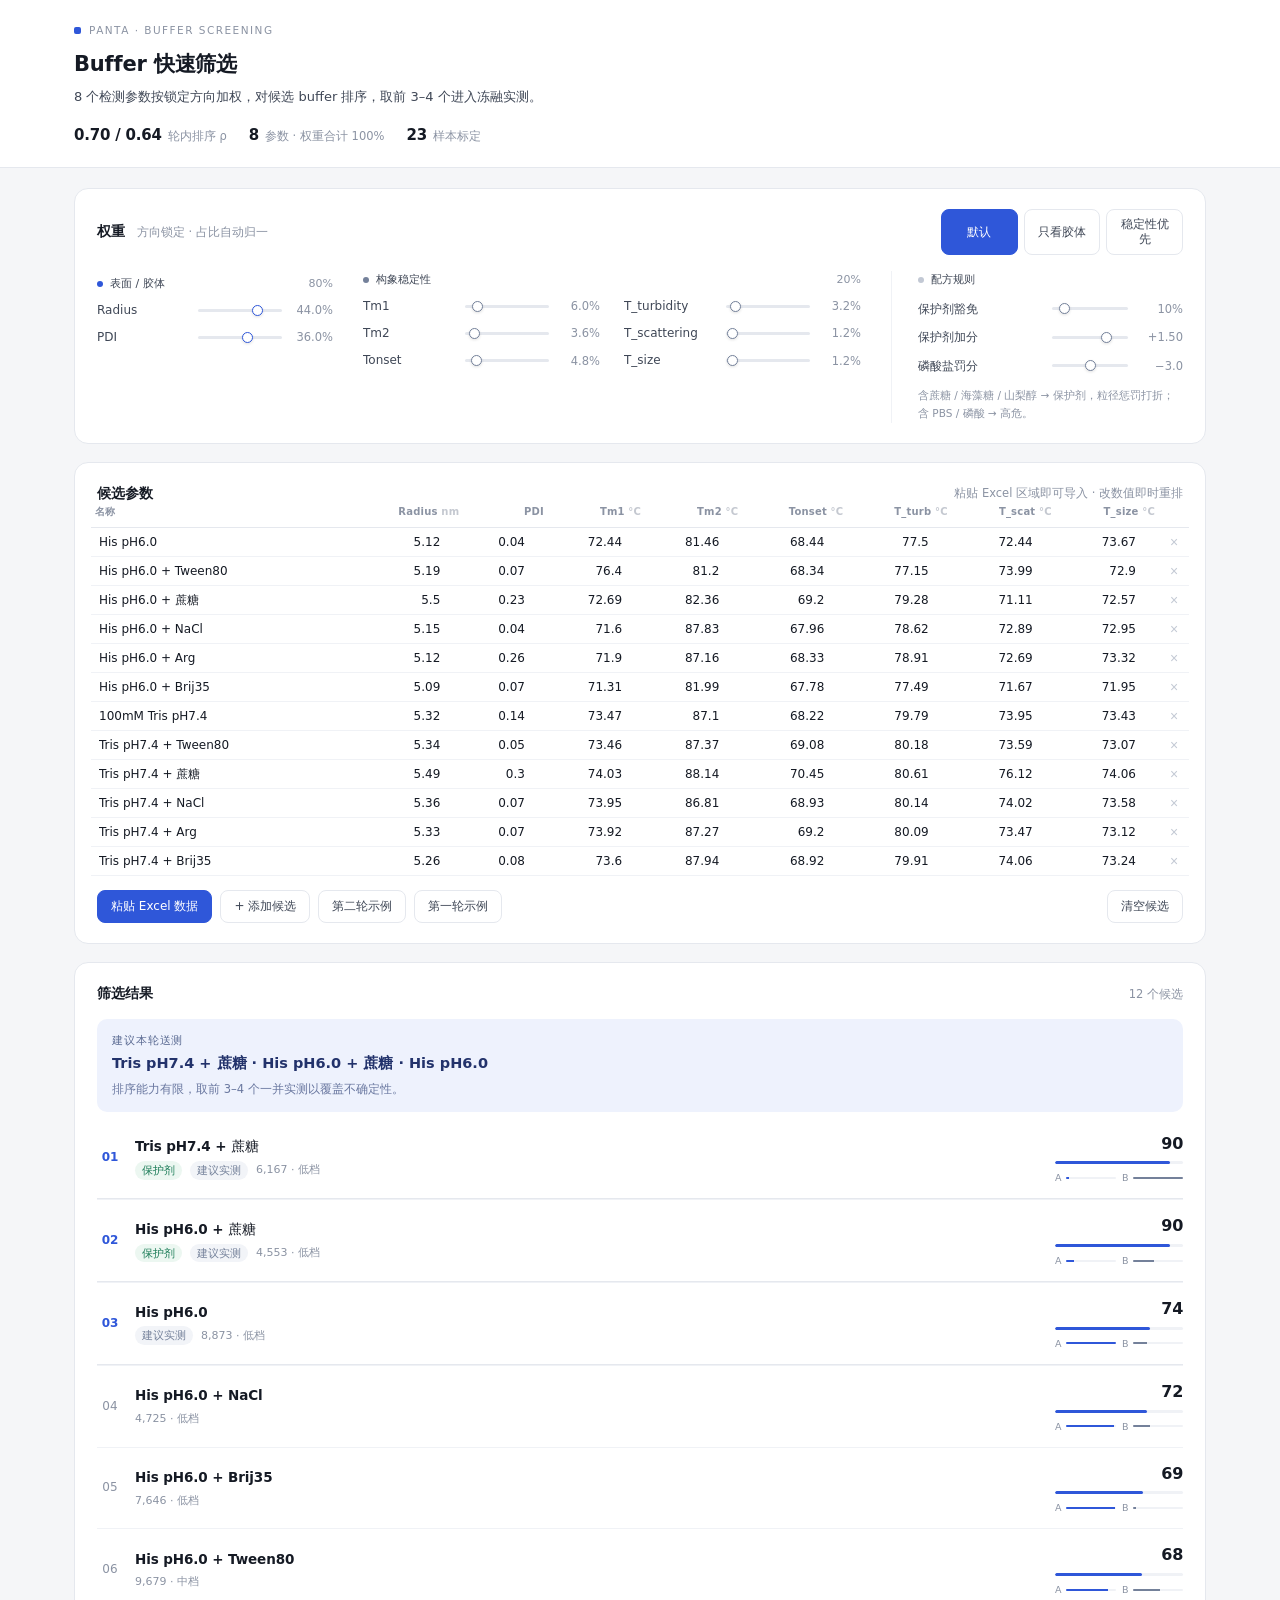
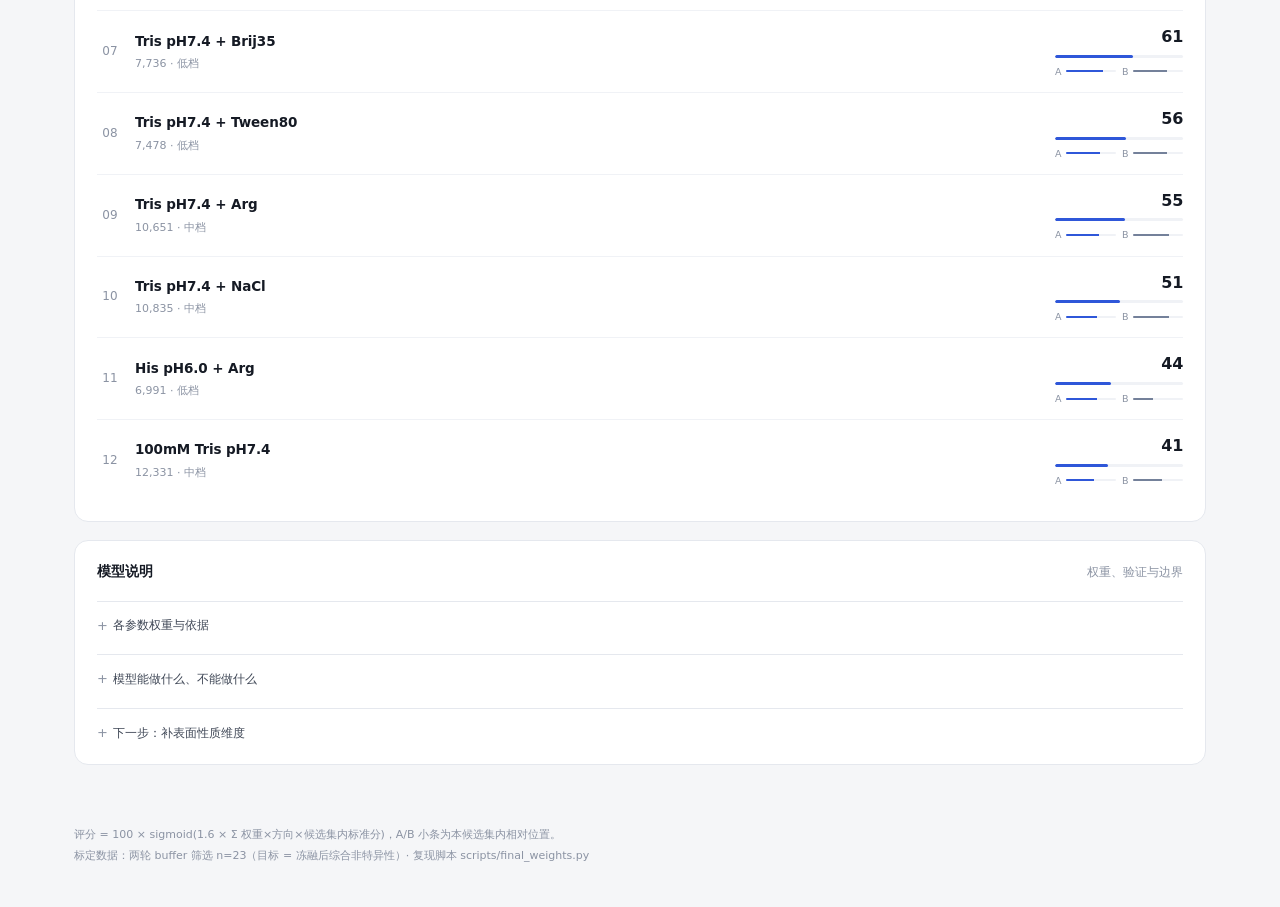
==== Buffer快速筛选工具.html @ dfb28c68 "Buffer 快速筛选模型：8 参数权重打分工具与标定数据" ====
<!DOCTYPE html>
<html lang="zh-CN">
<head>
<meta charset="UTF-8">
<meta name="viewport" content="width=device-width, initial-scale=1.0">
<title>Buffer 快速筛选 · 8 参数模型</title>
<style>
  :root{
    --bg:#f5f6f8; --card:#fff;
    --ink:#151a24; --ink2:#3f4756; --muted:#8b93a3;
    --line:#e5e8ee; --line2:#f0f2f6;
    --accent:#2f57d9; --accent-soft:#eef2fd;
    --red:#b8454f; --red-soft:#fbeeef;
    --amber:#a06f16; --amber-soft:#fbf4e6;
    --green:#187a55; --green-soft:#ecf7f1;
    --b:#74819a;
  }
  *{margin:0;padding:0;box-sizing:border-box}
  body{
    font-family:"Segoe UI","Microsoft YaHei",system-ui,sans-serif;
    background:var(--bg); color:var(--ink);
    font-size:14px; line-height:1.6;
    -webkit-font-smoothing:antialiased;
  }
  .num{font-variant-numeric:tabular-nums}

  /* ---------- 顶栏 ---------- */
  .top{background:var(--card);border-bottom:1px solid var(--line)}
  .top .inner{max-width:1180px;margin:0 auto;padding:22px 24px 20px}
  .mark{display:flex;align-items:center;gap:8px;font-size:10.5px;letter-spacing:.14em;
        text-transform:uppercase;color:var(--muted)}
  .mark i{width:7px;height:7px;border-radius:2px;background:var(--accent);display:block}
  h1{font-size:21px;font-weight:650;letter-spacing:-.2px;margin-top:9px}
  .lead{font-size:13px;color:var(--ink2);margin-top:6px;max-width:760px}
  .chips{display:flex;gap:22px;margin-top:15px;flex-wrap:wrap}
  .chip{display:flex;align-items:baseline;gap:6px;font-size:11.5px;color:var(--muted)}
  .chip b{font-size:15px;font-weight:650;color:var(--ink);letter-spacing:-.2px}

  /* ---------- 布局 ---------- */
  .shell{max-width:1180px;margin:0 auto;padding:20px 24px 60px;
         display:flex;flex-direction:column;gap:18px}
  .panel{background:var(--card);border:1px solid var(--line);border-radius:14px;padding:20px 22px}

  /* 权重卡横向布局 */
  .wgrid{display:grid;grid-template-columns:236px minmax(0,1fr) 292px;gap:0 30px;align-items:start}
  .wgrid .grp{margin-top:0}
  .bsplit{display:grid;grid-template-columns:1fr 1fr;gap:0 24px}
  .wrules{border-left:1px solid var(--line2);padding-left:26px}
  .wrules .gh{display:flex;align-items:center;gap:7px;font-size:11px;color:var(--ink2);margin-bottom:6px}
  .wrules .gh i{width:6px;height:6px;border-radius:50%;background:#c2c8d4;display:block}
  .wrules .rule{grid-template-columns:minmax(0,1fr) 76px 46px}
  .wrules .tip{font-size:10.5px;color:var(--muted);line-height:1.7;margin-top:7px}
  @media(max-width:1000px){
    .wgrid{grid-template-columns:1fr}
    .wrules{border-left:none;padding-left:0;margin-top:16px;padding-top:14px;border-top:1px solid var(--line2)}
  }

  .hd{display:flex;align-items:center;justify-content:space-between;gap:12px;margin-bottom:14px}
  .hd h2{font-size:13.5px;font-weight:650;letter-spacing:-.1px}
  .hd .sub{font-size:11.5px;color:var(--muted)}
  .eyebrow{font-size:10.5px;letter-spacing:.12em;text-transform:uppercase;color:var(--muted)}

  /* ---------- 建议条 ---------- */
  .advice{background:var(--accent-soft);border-radius:10px;padding:13px 15px;margin-bottom:6px}
  .advice .t{font-size:11px;letter-spacing:.08em;text-transform:uppercase;color:#5a6a92}
  .advice .v{font-size:14.5px;font-weight:600;margin-top:4px;color:#22326b;line-height:1.5}
  .advice .n{font-size:11.5px;color:#6a78a0;margin-top:5px}

  /* ---------- 排序列表 ---------- */
  .rank{display:grid;grid-template-columns:26px minmax(0,1fr) 128px;gap:12px;
        align-items:center;padding:13px 0;border-top:1px solid var(--line2)}
  .rank:first-child{border-top:none}
  .rank .no{font-size:12px;color:var(--muted);text-align:center}
  .rank.top .no{color:var(--accent);font-weight:700}
  .rank .nm{font-size:13.5px;font-weight:550;letter-spacing:-.1px}
  .rank .meta{font-size:11px;color:var(--muted);margin-top:3px;display:flex;gap:8px;flex-wrap:wrap;align-items:center}
  .tag{display:inline-block;padding:1px 7px;border-radius:20px;font-size:10.5px;line-height:1.6}
  .t-red{color:var(--red);background:var(--red-soft)}
  .t-green{color:var(--green);background:var(--green-soft)}
  .t-amber{color:var(--amber);background:var(--amber-soft)}
  .t-gray{color:var(--b);background:#f2f4f8}
  .sc{text-align:right}
  .sc .v{font-size:16px;font-weight:650;letter-spacing:-.3px}
  .sc .bar{height:3px;border-radius:2px;background:var(--line2);margin-top:5px;overflow:hidden}
  .sc .bar i{display:block;height:100%;background:var(--accent);border-radius:2px}
  .sc .ab{display:flex;gap:6px;margin-top:6px;font-size:9.5px;color:var(--muted);letter-spacing:.04em}
  .sc .ab span{flex:1;display:flex;align-items:center;gap:4px}
  .sc .ab .b{flex:1;height:2px;background:var(--line2);border-radius:2px;overflow:hidden}
  .sc .ab .b i{display:block;height:100%}
  .sc .ab .a .b i{background:var(--accent)}
  .sc .ab .bb .b i{background:var(--b)}

  /* ---------- 权重 ---------- */
  .grp{margin-top:16px}
  .grp:first-of-type{margin-top:4px}
  .grp .gh{display:flex;align-items:center;gap:7px;font-size:11px;color:var(--ink2);margin-bottom:4px}
  .grp .gh i{width:6px;height:6px;border-radius:50%;display:block}
  .grp .gh .w{margin-left:auto;color:var(--muted)}
  .ga i{background:var(--accent)}
  .gb i{background:var(--b)}
  .wr{display:grid;grid-template-columns:minmax(0,1fr) 84px 42px;gap:9px;align-items:center;padding:4px 0}
  .wr .k{font-size:12px;color:var(--ink2);white-space:nowrap;overflow:hidden;text-overflow:ellipsis}
  .wr .p{font-size:11.5px;color:var(--muted);text-align:right}
  .wr input[type=range]{-webkit-appearance:none;appearance:none;width:100%;height:3px;
        background:var(--line);border-radius:3px;outline:none;cursor:pointer}
  .wr input[type=range]::-webkit-slider-thumb{-webkit-appearance:none;width:11px;height:11px;border-radius:50%;
        background:#fff;border:1.5px solid var(--accent);box-shadow:0 1px 3px rgba(0,0,0,.12)}
  .grp.gb .wr input[type=range]::-webkit-slider-thumb{border-color:var(--b)}
  .seg{display:flex;gap:6px;flex-wrap:wrap;margin-top:16px;padding-top:14px;border-top:1px solid var(--line2)}
  .seg.inline{margin:0 0 0 auto;padding:0;border:none;flex:0 0 auto;flex-wrap:nowrap}
  .seg button{flex:1;min-width:76px;padding:7px 8px;border:1px solid var(--line);background:#fff;border-radius:8px;
        font-size:11.5px;color:var(--ink2);cursor:pointer;font-family:inherit;transition:.15s}
  .seg button:hover{border-color:var(--accent);color:var(--accent)}
  .seg button.on{background:var(--accent);border-color:var(--accent);color:#fff}

  /* ---------- 规则 ---------- */
  .rule{display:grid;grid-template-columns:minmax(0,1fr) 84px 52px;gap:9px;align-items:center;padding:5px 0}
  .rule .k{font-size:11.5px;color:var(--ink2)}
  .rule .p{font-size:11.5px;color:var(--muted);text-align:right;font-variant-numeric:tabular-nums}
  .rule input[type=range]{-webkit-appearance:none;appearance:none;width:100%;height:3px;background:var(--line);
        border-radius:3px;outline:none;cursor:pointer}
  .rule input[type=range]::-webkit-slider-thumb{-webkit-appearance:none;width:11px;height:11px;border-radius:50%;
        background:#fff;border:1.5px solid var(--b);box-shadow:0 1px 3px rgba(0,0,0,.12)}

  /* ---------- 表格 ---------- */
  .tbl-wrap{overflow:auto;margin:0 -6px}
  table{width:100%;border-collapse:collapse}
  th{font-size:10px;font-weight:600;color:var(--muted);text-align:right;padding:0 4px 7px;
     border-bottom:1px solid var(--line);white-space:nowrap;letter-spacing:.02em}
  th:first-child{text-align:left}
  td{padding:1px 2px;border-bottom:1px solid var(--line2)}
  input.cell{width:100%;padding:5px 5px;border:1px solid transparent;background:transparent;border-radius:6px;
    font-size:12px;font-family:inherit;color:var(--ink);text-align:right;outline:none;font-variant-numeric:tabular-nums}
  input.cell:hover{border-color:var(--line)}
  input.cell:focus{border-color:var(--accent);background:#fff;box-shadow:0 0 0 3px rgba(47,87,217,.07)}
  input.cell.name{text-align:left;min-width:158px}
  .del{border:none;background:transparent;color:#c3c9d4;font-size:14px;cursor:pointer;padding:2px 5px;line-height:1}
  .del:hover{color:var(--red)}
  .acts{display:flex;gap:8px;margin-top:14px;flex-wrap:wrap}
  .btn{padding:7px 13px;border:1px solid var(--line);background:#fff;border-radius:8px;
       font-size:12px;color:var(--ink2);cursor:pointer;font-family:inherit;transition:.15s}
  .btn:hover{border-color:var(--accent);color:var(--accent)}
  .btn.primary{background:var(--accent);border-color:var(--accent);color:#fff}
  .btn.primary:hover{opacity:.92;color:#fff}
  .btn.danger:hover{border-color:var(--red);color:var(--red)}
  .empty{padding:34px 8px;text-align:center;font-size:12.5px;color:var(--muted);line-height:1.9}

  /* ---------- 折叠说明 ---------- */
  details{margin-top:18px;border-top:1px solid var(--line);padding-top:14px}
  summary{font-size:12px;color:var(--ink2);cursor:pointer;list-style:none;display:flex;align-items:center;gap:6px}
  summary::-webkit-details-marker{display:none}
  summary::before{content:"+";color:var(--muted);font-size:13px;width:10px}
  details[open] summary::before{content:"–"}
  details .body{margin-top:14px;font-size:12.5px;color:var(--ink2);line-height:1.9}
  .mini-tbl{width:100%;border-collapse:collapse;margin-top:10px}
  .mini-tbl th{text-align:left;font-size:10.5px;padding:6px 6px 6px 0;border-bottom:1px solid var(--line)}
  .mini-tbl td{font-size:11.5px;padding:6px 6px 6px 0;border-bottom:1px solid var(--line2);vertical-align:top}
  .mini-tbl td.n{text-align:right;font-variant-numeric:tabular-nums;white-space:nowrap}
  .dot{display:inline-block;width:5px;height:5px;border-radius:50%;margin-right:6px;vertical-align:1px}
  .d-a{background:var(--accent)} .d-b{background:var(--b)}

  /* ---------- 粘贴导入 ---------- */
  .mask{position:fixed;inset:0;background:rgba(21,26,36,.4);display:none;align-items:center;
        justify-content:center;padding:24px;z-index:50}
  .mask.on{display:flex}
  .modal{background:#fff;border-radius:14px;width:100%;max-width:680px;max-height:88vh;
         display:flex;flex-direction:column;box-shadow:0 24px 64px rgba(15,22,40,.22)}
  .mh{padding:18px 22px 14px;border-bottom:1px solid var(--line);
      display:flex;align-items:flex-start;justify-content:space-between;gap:14px}
  .mh h3{font-size:14.5px;font-weight:650}
  .mh p{font-size:11.5px;color:var(--muted);margin-top:5px;line-height:1.75;max-width:520px}
  .mh .x{border:none;background:transparent;color:#b9c0cd;font-size:19px;cursor:pointer;
         line-height:1;padding:0 3px;font-family:inherit}
  .mh .x:hover{color:var(--ink)}
  .mb{padding:16px 22px 4px;overflow:auto}
  textarea#pasteArea{width:100%;min-height:186px;resize:vertical;border:1px solid var(--line);
    border-radius:10px;padding:12px 13px;font-family:Consolas,"SF Mono",Menlo,monospace;
    font-size:12px;line-height:1.7;color:var(--ink);outline:none;white-space:pre;overflow:auto}
  textarea#pasteArea:focus{border-color:var(--accent);box-shadow:0 0 0 3px rgba(47,87,217,.07)}
  textarea#pasteArea::placeholder{color:#b6bdc9}
  .pv{font-size:11.5px;color:var(--ink2);line-height:1.8;margin:12px 0 14px;min-height:20px}
  .pv .ok{color:var(--green)} .pv .warn{color:var(--amber)} .pv .err{color:var(--red)}
  .pv .cols{display:flex;flex-wrap:wrap;gap:5px;margin-top:8px}
  .pv .cols span{padding:2px 8px;border-radius:6px;background:#f2f4f8;font-size:10.5px;color:var(--ink2)}
  .pv .cols span.off{color:#bfc5d1;background:#f7f8fa;text-decoration:line-through}
  .pv .sm{font-size:10.5px;color:var(--muted);margin-top:8px}
  .mf{padding:12px 22px 18px;display:flex;gap:8px;align-items:center}

  .foot{max-width:1180px;margin:0 auto;padding:0 24px 40px;font-size:11px;color:var(--muted);line-height:1.9}
</style>
</head>
<body>

<div class="top">
  <div class="inner">
    <div class="mark"><i></i>Panta · Buffer Screening</div>
    <h1>Buffer 快速筛选</h1>
    <div class="lead">8 个检测参数按锁定方向加权，对候选 buffer 排序，取前 3–4 个进入冻融实测。</div>
    <div class="chips">
      <div class="chip"><b class="num">0.70 / 0.64</b>轮内排序 ρ</div>
      <div class="chip"><b class="num">8</b>参数 · 权重合计 100%</div>
      <div class="chip"><b class="num">23</b>样本标定</div>
    </div>
  </div>
</div>

<div class="shell">

  <!-- 权重 -->
  <section class="panel">
    <div class="hd" style="margin-bottom:16px">
      <h2>权重</h2>
      <span class="sub">方向锁定 · 占比自动归一</span>
      <div class="seg inline">
        <button id="pDefault" class="on" onclick="preset('default')">默认</button>
        <button id="pNs" onclick="preset('ns')">只看胶体</button>
        <button id="pStab" onclick="preset('stab')">稳定性优先</button>
      </div>
    </div>

    <div class="wgrid">
      <div class="grp ga">
        <div class="gh"><i></i>表面 / 胶体<span class="w" id="shareA">80%</span></div>
        <div class="wr">
          <span class="k">Radius</span>
          <input type="range" id="wRadius" min="0" max="60" step="0.2" value="44" oninput="onWeight()">
          <span class="p" id="sRadius">44.0%</span>
        </div>
        <div class="wr">
          <span class="k">PDI</span>
          <input type="range" id="wPdi" min="0" max="60" step="0.2" value="36" oninput="onWeight()">
          <span class="p" id="sPdi">36.0%</span>
        </div>
      </div>

      <div class="grp gb">
        <div class="gh"><i></i>构象稳定性<span class="w" id="shareB">20%</span></div>
        <div class="bsplit">
          <div>
            <div class="wr">
              <span class="k">Tm1</span>
              <input type="range" id="wTm1" min="0" max="60" step="0.2" value="6" oninput="onWeight()">
              <span class="p" id="sTm1">6.0%</span>
            </div>
            <div class="wr">
              <span class="k">Tm2</span>
              <input type="range" id="wTm2" min="0" max="60" step="0.2" value="3.6" oninput="onWeight()">
              <span class="p" id="sTm2">3.6%</span>
            </div>
            <div class="wr">
              <span class="k">Tonset</span>
              <input type="range" id="wTonset" min="0" max="60" step="0.2" value="4.8" oninput="onWeight()">
              <span class="p" id="sTonset">4.8%</span>
            </div>
          </div>
          <div>
            <div class="wr">
              <span class="k">T_turbidity</span>
              <input type="range" id="wTturb" min="0" max="60" step="0.2" value="3.2" oninput="onWeight()">
              <span class="p" id="sTturb">3.2%</span>
            </div>
            <div class="wr">
              <span class="k">T_scattering</span>
              <input type="range" id="wTscat" min="0" max="60" step="0.2" value="1.2" oninput="onWeight()">
              <span class="p" id="sTscat">1.2%</span>
            </div>
            <div class="wr">
              <span class="k">T_size</span>
              <input type="range" id="wTsize" min="0" max="60" step="0.2" value="1.2" oninput="onWeight()">
              <span class="p" id="sTsize">1.2%</span>
            </div>
          </div>
        </div>
      </div>

      <div class="wrules">
        <div class="gh"><i></i>配方规则</div>
        <div class="rule">
          <span class="k">保护剂豁免</span>
          <input type="range" id="exemptW" min="0" max="100" value="10" oninput="onWeight()">
          <span class="p" id="vExempt">10%</span>
        </div>
        <div class="rule">
          <span class="k">保护剂加分</span>
          <input type="range" id="sucBonus" min="0" max="200" value="150" oninput="onWeight()">
          <span class="p" id="vSucB">+1.50</span>
        </div>
        <div class="rule">
          <span class="k">磷酸盐罚分</span>
          <input type="range" id="pbsPen" min="0" max="600" value="300" oninput="onWeight()">
          <span class="p" id="vPbsP">−3.0</span>
        </div>
        <div class="tip">含蔗糖 / 海藻糖 / 山梨醇 → 保护剂，粒径惩罚打折；含 PBS / 磷酸 → 高危。</div>
      </div>
    </div>
  </section>

  <!-- 候选输入 -->
  <section class="panel">
    <div class="hd" style="margin-bottom:0">
      <h2>候选参数</h2>
      <span class="sub">粘贴 Excel 区域即可导入 · 改数值即时重排</span>
    </div>
    <div class="tbl-wrap">
      <table id="candTable">
        <thead>
          <tr>
            <th style="width:24%">名称</th>
            <th>Radius<span style="opacity:.5"> nm</span></th>
            <th>PDI</th>
            <th>Tm1<span style="opacity:.5"> °C</span></th>
            <th>Tm2<span style="opacity:.5"> °C</span></th>
            <th>Tonset<span style="opacity:.5"> °C</span></th>
            <th>T_turb<span style="opacity:.5"> °C</span></th>
            <th>T_scat<span style="opacity:.5"> °C</span></th>
            <th>T_size<span style="opacity:.5"> °C</span></th>
            <th style="width:30px"></th>
          </tr>
        </thead>
        <tbody></tbody>
      </table>
    </div>
    <div class="acts">
      <button class="btn primary" onclick="openPaste()">粘贴 Excel 数据</button>
      <button class="btn" onclick="addRow()">+ 添加候选</button>
      <button class="btn" onclick="loadDemo(2)">第二轮示例</button>
      <button class="btn" onclick="loadDemo(1)">第一轮示例</button>
      <button class="btn danger" onclick="clearAll()" style="margin-left:auto">清空候选</button>
    </div>
  </section>

  <!-- 排序结果 -->
  <section class="panel">
    <div class="hd">
      <h2>筛选结果</h2>
      <span class="sub" id="resultHint">—</span>
    </div>
    <div id="advice"></div>
    <div id="rankList"></div>
  </section>

  <!-- 说明 -->
  <section class="panel">
    <div class="hd" style="margin-bottom:0">
      <h2>模型说明</h2>
      <span class="sub">权重、验证与边界</span>
    </div>

    <details>
      <summary>各参数权重与依据</summary>
      <div class="body">
        <table class="mini-tbl">
          <thead><tr><th>参数</th><th>组</th><th>方向</th><th style="text-align:right">权重</th><th style="text-align:right">轮内秩相关</th></tr></thead>
          <tbody>
            <tr><td>Radius</td><td><span class="dot d-a"></span>A</td><td>↓</td><td class="n">44.0%</td><td class="n">+0.68 / −0.08</td></tr>
            <tr><td>PDI</td><td><span class="dot d-a"></span>A</td><td>↓</td><td class="n">36.0%</td><td class="n">+0.48 / −0.18</td></tr>
            <tr><td>Tm1</td><td><span class="dot d-b"></span>B</td><td>↑</td><td class="n">6.0%</td><td class="n">+0.15 / +0.44</td></tr>
            <tr><td>Tm2</td><td><span class="dot d-b"></span>B</td><td>↑</td><td class="n">3.6%</td><td class="n">+0.03 / −0.33</td></tr>
            <tr><td>Tonset</td><td><span class="dot d-b"></span>B</td><td>↑</td><td class="n">4.8%</td><td class="n">+0.14 / −0.13</td></tr>
            <tr><td>T_turbidity</td><td><span class="dot d-b"></span>B</td><td>↑</td><td class="n">3.2%</td><td class="n">+0.22 / +0.02</td></tr>
            <tr><td>T_scattering</td><td><span class="dot d-b"></span>B</td><td>↑</td><td class="n">1.2%</td><td class="n">−0.18 / +0.36</td></tr>
            <tr><td>T_size</td><td><span class="dot d-b"></span>B</td><td>↑</td><td class="n">1.2%</td><td class="n">−0.29 / +0.31</td></tr>
          </tbody>
        </table>
        <div style="margin-top:10px">
          权重不是自由拟合的结果：n=23 时 8 个自由权重不可识别，用物理方向锁定 + 结构消融定幅度，再用留一法验证整体。后两项消融无增量，仅留占位权重。
        </div>
      </div>
    </details>

    <details>
      <summary>模型能做什么、不能做什么</summary>
      <div class="body">
        能：把明显偏差的候选排到后面，对 10 个以上候选初筛，压缩实测通量约 60–70%。<br>
        不能：精确挑出唯一最佳。Top3 命中率第一轮仍为 33%，取前 3–4 个<strong>全部</strong>送测，不要只测第 1 名。<br>
        规则层是关键：不加规则时两轮 ρ 仅 0.44 / −0.29（含蔗糖配方因半径最大被排到末位）；加上保护剂豁免与磷酸盐罚分后升到 0.70 / 0.64。<br>
        硬判据优先于模型：含磷酸盐 3/3 落入高危档（39,239–47,142）直接淘汰；含蔗糖 2/2 落入最优档（4,553 / 6,167）优先保留。
      </div>
    </details>

    <details>
      <summary>下一步：补表面性质维度</summary>
      <div class="body">
        8 个参数对非特异性的解释力已接近上限。突破点不在参数权重，而在缺的维度：ζ 电位、疏水性（HIC 保留）、SEC 单体%、DLS 计数率。
        接任意 2 项，预计 ρ 可到 0.75–0.8，Top3 才具备真正的精选能力。
      </div>
    </details>
  </section>

</div>

<div class="foot">
  评分 = 100 × sigmoid(1.6 × Σ 权重×方向×候选集内标准分)，A/B 小条为本候选集内相对位置。<br>
  标定数据：两轮 buffer 筛选 n=23（目标 = 冻融后综合非特异性）· 复现脚本 scripts/final_weights.py
</div>

<div class="mask" id="mask" onclick="if(event.target===this)closePaste()">
  <div class="modal" role="dialog" aria-modal="true" aria-label="粘贴 Excel 数据">
    <div class="mh">
      <div>
        <h3>粘贴 Excel 数据</h3>
        <p>在 Excel 里选中区域（建议含表头）复制，粘贴到下方。有表头时列顺序不限、按名称识别；无表头时按「名称 + Radius、PDI、Tm1、Tm2、Tonset、T_turbidity、T_scattering、T_size」顺序读取。</p>
      </div>
      <button class="x" onclick="closePaste()" aria-label="关闭">×</button>
    </div>
    <div class="mb">
      <textarea id="pasteArea" spellcheck="false" placeholder="在此粘贴（Ctrl+V）…&#10;&#10;示例：&#10;名称    Radius    PDI    Tm1    Tm2    Tonset    T_turbidity    T_scattering    T_size&#10;His pH6.0    5.12    0.04    72.44    81.46    68.44    77.50    72.44    73.67"></textarea>
      <div class="pv" id="preview"></div>
    </div>
    <div class="mf">
      <button class="btn" onclick="closePaste()">取消</button>
      <div style="flex:1"></div>
      <button class="btn" onclick="applyPaste('append')">追加到末尾</button>
      <button class="btn primary" onclick="applyPaste('replace')">替换现有</button>
    </div>
  </div>
</div>

<script>
/* ---------------- 数据 ---------------- */
// [名称, Radius, PDI, Tm1, Tm2, Tonset, T_turb, T_scat, T_size]  Tm2 缺失记 null
const DEMO_R2 = [
 ["His pH6.0",             5.12,0.04,72.44,81.46,68.44,77.50,72.44,73.67],
 ["His pH6.0 + Tween80",   5.19,0.07,76.40,81.20,68.34,77.15,73.99,72.90],
 ["His pH6.0 + 蔗糖",       5.50,0.23,72.69,82.36,69.20,79.28,71.11,72.57],
 ["His pH6.0 + NaCl",      5.15,0.04,71.60,87.83,67.96,78.62,72.89,72.95],
 ["His pH6.0 + Arg",       5.12,0.26,71.90,87.16,68.33,78.91,72.69,73.32],
 ["His pH6.0 + Brij35",    5.09,0.07,71.31,81.99,67.78,77.49,71.67,71.95],
 ["100mM Tris pH7.4",      5.32,0.14,73.47,87.10,68.22,79.79,73.95,73.43],
 ["Tris pH7.4 + Tween80",  5.34,0.05,73.46,87.37,69.08,80.18,73.59,73.07],
 ["Tris pH7.4 + 蔗糖",      5.49,0.30,74.03,88.14,70.45,80.61,76.12,74.06],
 ["Tris pH7.4 + NaCl",     5.36,0.07,73.95,86.81,68.93,80.14,74.02,73.58],
 ["Tris pH7.4 + Arg",      5.33,0.07,73.92,87.27,69.20,80.09,73.47,73.12],
 ["Tris pH7.4 + Brij35",   5.26,0.08,73.60,87.94,68.92,79.91,74.06,73.24]
];
const DEMO_R1 = [
 ["50mM NaAc-HAc pH5.5",     5.23,0.01,72.91,null,  68.78,78.55,72.68,73.61],
 ["20mM HEPES pH7.0",        5.14,0.01,75.26,null,  69.95,80.13,73.34,72.50],
 ["20mM 柠檬酸盐 pH6.0",      5.21,0.01,74.00,88.75,69.68,80.30,73.61,73.39],
 ["20mM Histidine-HCl pH6.0",5.12,0.01,71.96,81.21,66.98,77.57,72.20,72.87],
 ["50mM MES-NaOH pH6.0",     5.25,0.00,71.20,null,  66.90,77.82,71.17,71.40],
 ["10mM PBS pH7.4",          5.43,0.06,72.80,null,  68.48,79.78,70.17,71.61],
 ["20mM PBS pH7.4",          5.23,0.04,73.40,null,  68.07,80.21,70.65,70.71],
 ["20mM PBS pH8.0",          5.27,0.02,73.20,null,  67.09,79.50,68.81,70.11],
 ["20mM Tris pH8.0",         5.25,0.01,73.03,88.60,70.10,80.58,72.01,73.18],
 ["100mM Tris pH8.0",        5.29,0.05,74.79,86.93,68.75,79.93,72.42,73.45],
 ["100mM Tris pH7.4",        5.19,0.06,73.51,87.43,68.35,79.83,64.76,72.67]
];
const TRUTH = {
 "His pH6.0":8873,"His pH6.0 + Tween80":9679,"His pH6.0 + 蔗糖":4553,"His pH6.0 + NaCl":4725,
 "His pH6.0 + Arg":6991,"His pH6.0 + Brij35":7646,"100mM Tris pH7.4":12331,
 "Tris pH7.4 + Tween80":7478,"Tris pH7.4 + 蔗糖":6167,"Tris pH7.4 + NaCl":10835,
 "Tris pH7.4 + Arg":10651,"Tris pH7.4 + Brij35":7736,
 "50mM NaAc-HAc pH5.5":21566,"20mM HEPES pH7.0":20220,"20mM 柠檬酸盐 pH6.0":19419,
 "20mM Histidine-HCl pH6.0":12726,"50mM MES-NaOH pH6.0":14257,"10mM PBS pH7.4":47142,
 "20mM PBS pH7.4":41265,"20mM PBS pH8.0":39239,"20mM Tris pH8.0":19883,
 "100mM Tris pH8.0":28406
};

// 8 参数：方向锁定
const FIELDS = [
  {key:"radius", id:"wRadius", idx:0, label:"Radius",       sign:-1, grp:"A", share:"sRadius"},
  {key:"pdi",    id:"wPdi",    idx:1, label:"PDI",          sign:-1, grp:"A", share:"sPdi"},
  {key:"tm1",    id:"wTm1",    idx:2, label:"Tm1",          sign:+1, grp:"B", share:"sTm1"},
  {key:"tm2",    id:"wTm2",    idx:3, label:"Tm2",          sign:+1, grp:"B", share:"sTm2"},
  {key:"tonset", id:"wTonset", idx:4, label:"Tonset",       sign:+1, grp:"B", share:"sTonset"},
  {key:"tturb",  id:"wTturb",  idx:5, label:"T_turbidity",  sign:+1, grp:"B", share:"sTturb"},
  {key:"tscat",  id:"wTscat",  idx:6, label:"T_scattering", sign:+1, grp:"B", share:"sTscat"},
  {key:"tsize",  id:"wTsize",  idx:7, label:"T_size",       sign:+1, grp:"B", share:"sTsize"}
];
const PRESETS = {
  "default":[44,36,6,3.6,4.8,3.2,1.2,1.2],
  "ns":     [55,45,0,0,0,0,0,0],
  "stab":   [22,18,18,10,14,9,4.5,4.5]
};
const PRESET_BTN = {default:"pDefault", ns:"pNs", stab:"pStab"};

const $ = id => document.getElementById(id);
let rows = [];

/* ---------------- 权重 ---------------- */
function getW(){
  const w = {};
  FIELDS.forEach(f => w[f.key] = +$(f.id).value);
  return w;
}
function total(w){ return FIELDS.reduce((a,f)=>a+w[f.key],0) || 1; }

function onWeight(){
  const w = getW(), t = total(w);
  let A = 0;
  FIELDS.forEach(f=>{
    const pct = w[f.key]/t*100;
    $(f.share).textContent = pct.toFixed(1) + "%";
    if(f.grp==="A") A += pct;
  });
  $("shareA").textContent = A.toFixed(0) + "%";
  $("shareB").textContent = (100-A).toFixed(0) + "%";
  $("vExempt").textContent = $("exemptW").value + "%";
  $("vSucB").textContent   = "+" + (+$("sucBonus").value/100).toFixed(2);
  $("vPbsP").textContent   = "−" + (+$("pbsPen").value/100).toFixed(1);
  rank();
}
function preset(k){
  const p = PRESETS[k] || PRESETS["default"];
  FIELDS.forEach((f,i)=> $(f.id).value = p[i]);
  $("exemptW").value = 10; $("sucBonus").value = 150; $("pbsPen").value = 300;
  for(const key in PRESET_BTN) $(PRESET_BTN[key]).classList.toggle("on", key===k);
  onWeight();
}

/* ---------------- 候选表 ---------------- */
function renderTable(){
  const tb = document.querySelector("#candTable tbody");
  tb.innerHTML = rows.map((r,i)=>`<tr>
    <td><input class="cell name" value="${r.n}" oninput="rows[${i}].n=this.value;rank()"></td>
    ${r.v.map((v,j)=>`<td><input class="cell" type="number" step="0.01" value="${v===null?'':v}" oninput="rows[${i}].v[${j}]=(this.value===''?null:+this.value);rank()"></td>`).join("")}
    <td style="text-align:center"><button class="del" onclick="delRow(${i})" title="删除">×</button></td>
  </tr>`).join("");
}
function addRow(){ rows.push({n:"新候选 "+(rows.length+1), v:[5.20,0.05,73.0,87.0,68.5,79.5,73.0,73.0]}); renderTable(); rank(); }
function delRow(i){ rows.splice(i,1); renderTable(); rank(); }
function loadDemo(r){ rows = (r===2?DEMO_R2:DEMO_R1).map(d=>({n:d[0], v:d.slice(1)})); undoRows = null; renderTable(); rank(); }

let undoRows = null;
function clearAll(){
  if(!rows.length) return;
  if(!confirm(`确定清空全部 ${rows.length} 个候选？`)) return;
  undoRows = rows.slice();
  rows = [];
  renderTable(); rank();
}
function undoClear(){
  if(!undoRows) return;
  rows = undoRows.slice();
  undoRows = null;
  renderTable(); rank();
}

/* ---------------- 粘贴 Excel ---------------- */
const PASTE_FIELDS = [
  {key:"radius", label:"Radius",       alias:["radius","z-ave","zave","粒径","半径"]},
  {key:"pdi",    label:"PDI",          alias:["pdi","polydispersity","多分散"]},
  {key:"tm1",    label:"Tm1",          alias:["tm1","tm-1","tm 1"]},
  {key:"tm2",    label:"Tm2",          alias:["tm2","tm-2","tm 2"]},
  {key:"tonset", label:"Tonset",       alias:["tonset","t-onset","onset","起始温度"]},
  {key:"tturb",  label:"T_turbidity",  alias:["turbidity","tturb","t-turb","浊度"]},
  {key:"tscat",  label:"T_scattering", alias:["scattering","tscat","t-scat","散射"]},
  {key:"tsize",  label:"T_size",       alias:["t-size","tsize","size","尺寸"]}
];
const MATCH = [];
PASTE_FIELDS.forEach(f => f.alias.forEach(a => MATCH.push([a.replace(/[^a-z0-9\u4e00-\u9fa5]/g,""), f.key])));
MATCH.sort((a,b)=>b[0].length-a[0].length);

const normHeader = s => String(s==null?"":s).toLowerCase().replace(/[^a-z0-9\u4e00-\u9fa5]/g,"");
function matchField(cell){
  const h = normHeader(cell);
  if(!h) return null;
  for(const [a,k] of MATCH){
    if(h===a || h.startsWith(a) || h.endsWith(a)) return k;
  }
  return null;
}
function parseNum(s){
  if(s===undefined || s===null) return null;
  let t = String(s).trim().replace(/^["']|["']$/g,"").replace(/,/g,"");
  if(t==="" || /^(-|–|—|na|n\/a|nd|null|none)$/i.test(t)) return null;
  const m = t.match(/-?\d+(\.\d+)?([eE][-+]?\d+)?/);
  if(!m) return null;
  const v = parseFloat(m[0]);
  return isNaN(v) ? null : v;
}
const isPureNum = s => /^-?\d+(\.\d+)?([eE][-+]?\d+)?$/.test(String(s==null?"":s).trim());

let pendingRows = [];

function parsePaste(text){
  const lines = text.replace(/\r/g,"").split("\n").filter(l=>l.trim()!=="");
  if(!lines.length) return {error:"没有可解析的内容"};

  let sep = "\t";
  if(!lines[0].includes("\t")){
    if(lines[0].includes(",")) sep = ",";
    else if(/\s{2,}/.test(lines[0])) sep = /\s{2,}/;
    else sep = /\s+/;
  }
  let cells = lines.map(l => l.split(sep).map(c=>c.trim().replace(/^["']|["']$/g,"")));
  const trimEnd = r => { while(r.length && r[r.length-1]==="") r.pop(); return r; };
  cells = cells.map(trimEnd);
  const ncol = Math.max(...cells.map(r=>r.length));

  // 表头识别
  const headKeys = cells[0].map(c=>matchField(c));
  const hasHeader = headKeys.filter(Boolean).length >= 2;

  const colKey = new Array(ncol).fill(null);
  let nameCol = -1;
  let headerLen = ncol;
  if(hasHeader){
    headerLen = cells[0].length;
    cells[0].forEach((c,i)=>{
      const k = headKeys[i];
      if(k) colKey[i] = k;
      else if(nameCol<0 && c && !isPureNum(c)) nameCol = i;
    });
    cells = cells.slice(1);
  }else{
    if(cells[0] && cells[0][0] && !isPureNum(cells[0][0])) nameCol = 0;
    const start = nameCol===0 ? 1 : 0;
    PASTE_FIELDS.forEach((f,i)=>{ const ci = start+i; if(ci<ncol) colKey[ci] = f.key; });
  }

  const out = [];
  let misaligned = 0;
  cells.forEach(r=>{
    if(!r.length) return;
    if(hasHeader && r.length !== headerLen) misaligned++;
    const v = PASTE_FIELDS.map(f=>{
      const ci = colKey.indexOf(f.key);
      return ci<0 ? null : parseNum(r[ci]);
    });
    if(v.every(x=>x===null)) return;
    let nm = nameCol>=0 ? String(r[nameCol]||"").trim() : "";
    if(!nm) nm = "候选 " + (out.length+1);
    out.push({n:nm, v});
  });

  const mapped = PASTE_FIELDS.filter(f=>colKey.includes(f.key));
  const missing = PASTE_FIELDS.filter(f=>!colKey.includes(f.key));
  return {rows:out, mapped, missing, hasHeader, nameCol, colKey, ncol, misaligned};
}

function previewPaste(){
  const text = $("pasteArea").value;
  if(!text.trim()){ pendingRows = []; $("preview").innerHTML = ""; return; }
  const res = parsePaste(text);
  if(res.error){ pendingRows = []; $("preview").innerHTML = `<span class="err">${res.error}</span>`; return; }
  pendingRows = res.rows;

  if(!pendingRows.length){
    $("preview").innerHTML = `<span class="err">未能识别出数据行，请检查是否按 Tab 分列。</span>`;
    return;
  }

  const letter = i => String.fromCharCode(65+i);
  const chips = PASTE_FIELDS.map(f=>{
    const ci = res.colKey.indexOf(f.key);
    return ci<0 ? `<span class="off">${f.label}</span>` : `<span>${f.label} ← ${letter(ci)}列</span>`;
  }).join("");

  const bad = pendingRows.filter(r => r.v[0]===null || r.v[1]===null).length;
  const notes = [];
  if(!res.hasHeader) notes.push("未检测到表头，按默认列序解析");
  if(res.nameCol<0) notes.push("未识别名称列，已自动命名");
  if(bad) notes.push(`${bad} 行缺 Radius/PDI`);
  if(res.misaligned) notes.push(`<span class="warn">${res.misaligned} 行列数与表头不一致，请确认是从 Excel 直接复制（Tab 分列）</span>`);

  $("preview").innerHTML =
    `<span class="ok">已识别 ${pendingRows.length} 行</span> · ${res.mapped.length}/8 个参数` +
    (res.missing.length ? ` · <span class="warn">未匹配：${res.missing.map(f=>f.label).join("、")}（按中位数填补）</span>` : "") +
    `<div class="cols">${chips}</div>` +
    (notes.length ? `<div class="sm">${notes.join(" · ")}</div>` : "");
}

function openPaste(){
  $("mask").classList.add("on");
  $("pasteArea").value = "";
  $("preview").innerHTML = "";
  pendingRows = [];
  setTimeout(()=>$("pasteArea").focus(), 40);
}
function closePaste(){ $("mask").classList.remove("on"); }

function applyPaste(mode){
  if(!pendingRows.length) previewPaste();
  if(!pendingRows.length) return;
  rows = mode==="append" ? rows.concat(pendingRows) : pendingRows.slice();
  undoRows = null;
  renderTable(); rank(); closePaste();
}

/* 粘贴后自动解析 */
document.addEventListener("paste", e=>{
  if(!$("mask").classList.contains("on")) return;
  if(e.target.id !== "pasteArea") return;
  setTimeout(previewPaste, 0);
});
$("pasteArea").addEventListener("input", previewPaste);
$("pasteArea").addEventListener("keydown", e=>{
  if((e.ctrlKey||e.metaKey) && e.key==="Enter"){ e.preventDefault(); applyPaste("replace"); }
});
document.addEventListener("keydown", e=>{
  if(e.key==="Escape" && $("mask").classList.contains("on")) closePaste();
});

/* ---------------- 计算 ---------------- */
function colZ(rows, idx){
  const vals = rows.map(r=>r.v[idx]);
  const ok = vals.filter(v=>v!==null && !isNaN(v));
  const missing = [];
  let med = 0;
  if(ok.length){
    const sorted = ok.slice().sort((a,b)=>a-b);
    med = sorted[Math.floor(sorted.length/2)];
  }
  const filled = vals.map((v,i)=>{ if(v===null||isNaN(v)){ missing.push(i); return med; } return v; });
  const m = filled.reduce((a,b)=>a+b,0)/filled.length;
  const sd = Math.sqrt(filled.reduce((a,b)=>a+(b-m)*(b-m),0)/filled.length) || 1e-9;
  return {z: filled.map(v=>(v-m)/sd), missing, median: med};
}

function rank(){
  if(!rows.length){
    $("advice").innerHTML = "";
    $("resultHint").textContent = "0 个候选";
    $("rankList").innerHTML = `<div class="empty">
      暂无候选 · 点击「粘贴 Excel 数据」批量导入，或「+ 添加候选」手动录入。${undoRows
        ? `<br><button class="btn" style="margin-top:12px" onclick="undoClear()">撤销清空（${undoRows.length} 个）</button>`
        : ""}
    </div>`;
    return;
  }
  const w = getW(), tot = total(w);
  const cols = FIELDS.map(f=>colZ(rows, f.idx));
  const missingNote = [];
  FIELDS.forEach((f,i)=>{ if(cols[i].missing.length) missingNote.push(`${f.label} 缺失 ${cols[i].missing.length} 项`); });

  const ex = +$("exemptW").value/100, sb = +$("sucBonus").value/100, pen = +$("pbsPen").value/100;

  const scored = rows.map((r,i)=>{
    let A=0, B=0;
    FIELDS.forEach((f,j)=>{
      const wt = w[f.key]/tot;
      const c = wt * f.sign * cols[j].z[i];
      if(f.grp==="A") A += c; else B += c;
    });
    let base = A + B;
    const isProt = /蔗糖|海藻糖|山梨醇/.test(r.n);
    const isPhos = /PBS|磷酸/i.test(r.n);
    if(isProt) base = base*ex + sb;
    if(isPhos) base -= pen;
    return {r, A, B, score: 100/(1+Math.exp(-1.6*base)), isProt, isPhos};
  }).sort((a,b)=>b.score-a.score);

  const sA = scored.map(s=>s.A), sB = scored.map(s=>s.B);
  const mm = arr => { const mn = Math.min(...arr), mx = Math.max(...arr), r = mx-mn;
                      return arr.map(v => r<1e-9 ? 50 : 6+94*(v-mn)/r); };
  const pa = mm(sA), pb = mm(sB);

  $("resultHint").textContent = `${scored.length} 个候选` + (missingNote.length ? ` · ${missingNote.join("，")}已填补` : "");

  $("rankList").innerHTML = scored.map((s,idx)=>{
    const truth = TRUTH[s.r.n];
    let tags = "";
    if(s.isPhos) tags += `<span class="tag t-red">磷酸盐</span>`;
    if(s.isProt) tags += `<span class="tag t-green">保护剂</span>`;
    if(idx<3) tags += `<span class="tag t-gray">建议实测</span>`;
    const lvl = truth===undefined ? "" : (truth<9083?'低':truth<16941?'中':'高');
    const truthTxt = truth!==undefined
      ? `<span class="num">${truth.toLocaleString()}</span> · ${lvl}档`
      : "无历史实测";
    return `<div class="rank ${idx<3?'top':''}">
      <div class="no num">${String(idx+1).padStart(2,"0")}</div>
      <div>
        <div class="nm">${s.r.n}</div>
        <div class="meta">${tags}<span>${truthTxt}</span></div>
      </div>
      <div class="sc">
        <div class="v num">${Math.max(2,s.score).toFixed(0)}</div>
        <div class="bar"><i style="width:${Math.max(2,s.score).toFixed(1)}%"></i></div>
        <div class="ab">
          <span class="a">A<div class="b"><i style="width:${pa[idx].toFixed(0)}%"></i></div></span>
          <span class="bb">B<div class="b"><i style="width:${pb[idx].toFixed(0)}%"></i></div></span>
        </div>
      </div>
    </div>`;
  }).join("");

  const top = scored.slice(0,3).map(s=>s.r.n);
  $("advice").innerHTML = `<div class="advice">
    <div class="t">建议本轮送测</div>
    <div class="v">${top.join(" · ")}</div>
    <div class="n">排序能力有限，取前 3–4 个一并实测以覆盖不确定性。</div>
  </div>`;
}

/* 初始化 */
onWeight();
loadDemo(2);
</script>
</body>
</html>
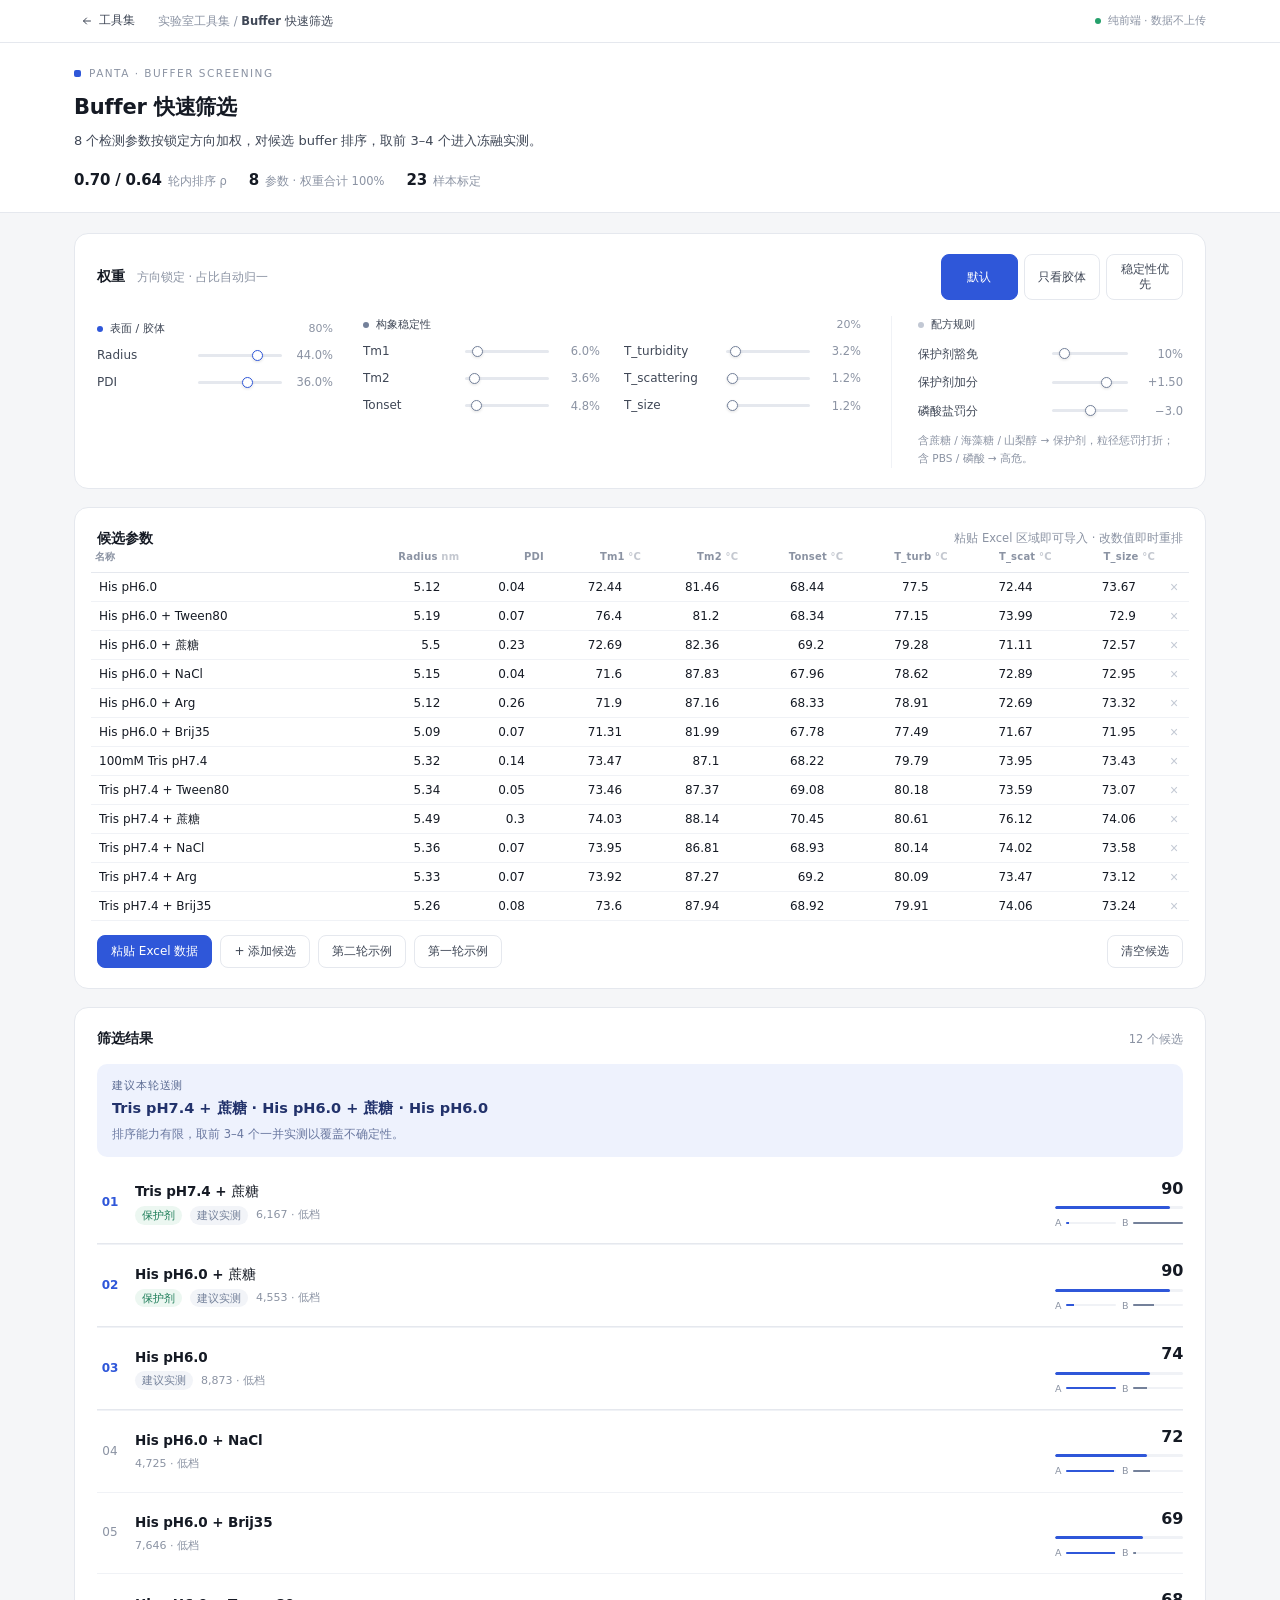
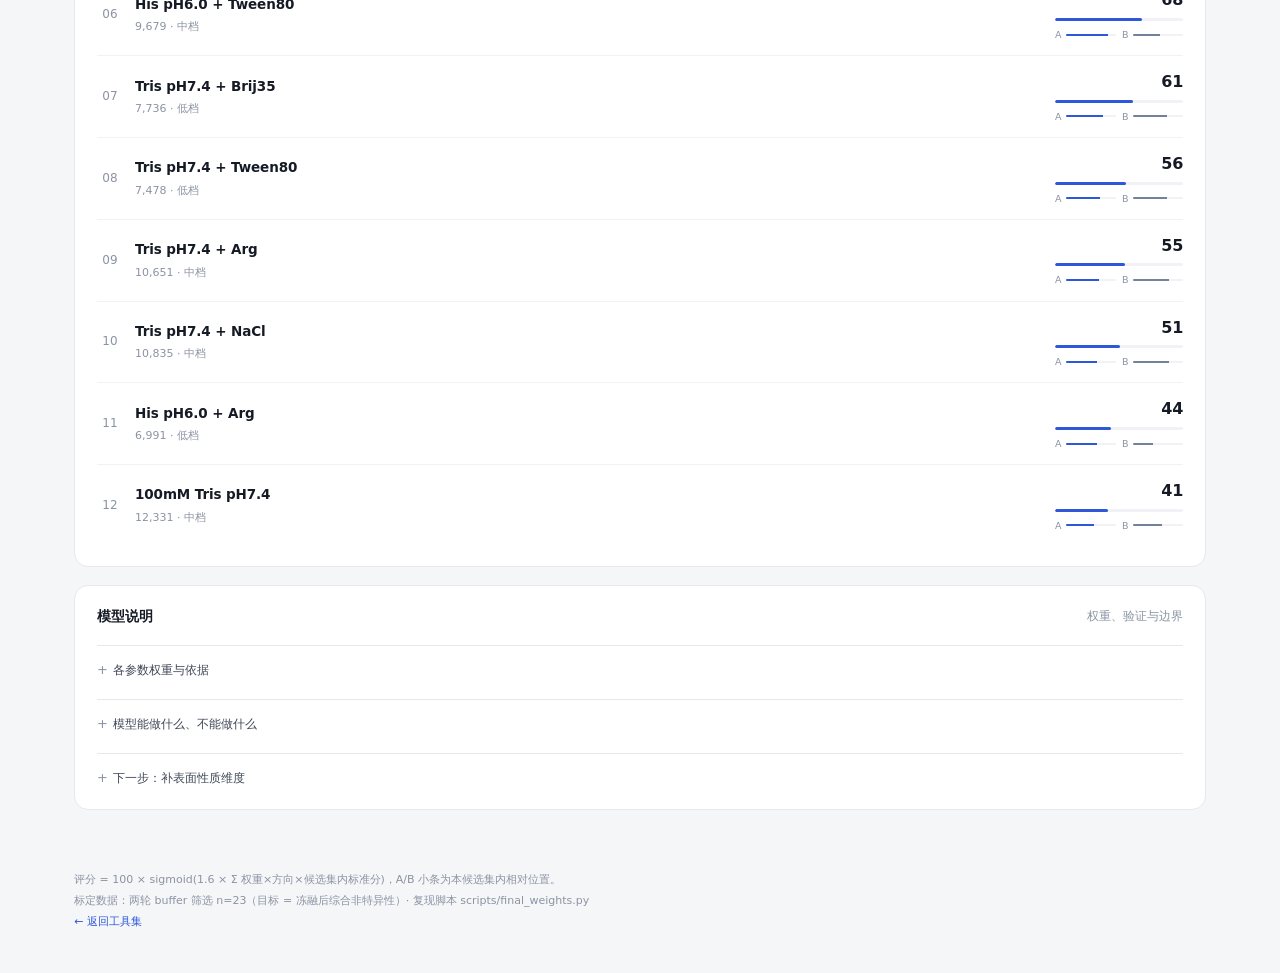
==== commit 09dbe9db: "重构为工具集：首页目录 + tools/ 工具页 + 共享样式与工具注册表" ====
--- a/Buffer快速筛选工具.html
+++ b/Buffer快速筛选工具.html
@@ -3,790 +3,22 @@
 <head>
 <meta charset="UTF-8">
 <meta name="viewport" content="width=device-width, initial-scale=1.0">
-<title>Buffer 快速筛选 · 8 参数模型</title>
+<meta http-equiv="refresh" content="0; url=tools/buffer-screening.html">
+<title>已迁移 · Buffer 快速筛选</title>
+<link rel="canonical" href="tools/buffer-screening.html">
 <style>
-  :root{
-    --bg:#f5f6f8; --card:#fff;
-    --ink:#151a24; --ink2:#3f4756; --muted:#8b93a3;
-    --line:#e5e8ee; --line2:#f0f2f6;
-    --accent:#2f57d9; --accent-soft:#eef2fd;
-    --red:#b8454f; --red-soft:#fbeeef;
-    --amber:#a06f16; --amber-soft:#fbf4e6;
-    --green:#187a55; --green-soft:#ecf7f1;
-    --b:#74819a;
-  }
-  *{margin:0;padding:0;box-sizing:border-box}
-  body{
-    font-family:"Segoe UI","Microsoft YaHei",system-ui,sans-serif;
-    background:var(--bg); color:var(--ink);
-    font-size:14px; line-height:1.6;
-    -webkit-font-smoothing:antialiased;
-  }
-  .num{font-variant-numeric:tabular-nums}
-
-  /* ---------- 顶栏 ---------- */
-  .top{background:var(--card);border-bottom:1px solid var(--line)}
-  .top .inner{max-width:1180px;margin:0 auto;padding:22px 24px 20px}
-  .mark{display:flex;align-items:center;gap:8px;font-size:10.5px;letter-spacing:.14em;
-        text-transform:uppercase;color:var(--muted)}
-  .mark i{width:7px;height:7px;border-radius:2px;background:var(--accent);display:block}
-  h1{font-size:21px;font-weight:650;letter-spacing:-.2px;margin-top:9px}
-  .lead{font-size:13px;color:var(--ink2);margin-top:6px;max-width:760px}
-  .chips{display:flex;gap:22px;margin-top:15px;flex-wrap:wrap}
-  .chip{display:flex;align-items:baseline;gap:6px;font-size:11.5px;color:var(--muted)}
-  .chip b{font-size:15px;font-weight:650;color:var(--ink);letter-spacing:-.2px}
-
-  /* ---------- 布局 ---------- */
-  .shell{max-width:1180px;margin:0 auto;padding:20px 24px 60px;
-         display:flex;flex-direction:column;gap:18px}
-  .panel{background:var(--card);border:1px solid var(--line);border-radius:14px;padding:20px 22px}
-
-  /* 权重卡横向布局 */
-  .wgrid{display:grid;grid-template-columns:236px minmax(0,1fr) 292px;gap:0 30px;align-items:start}
-  .wgrid .grp{margin-top:0}
-  .bsplit{display:grid;grid-template-columns:1fr 1fr;gap:0 24px}
-  .wrules{border-left:1px solid var(--line2);padding-left:26px}
-  .wrules .gh{display:flex;align-items:center;gap:7px;font-size:11px;color:var(--ink2);margin-bottom:6px}
-  .wrules .gh i{width:6px;height:6px;border-radius:50%;background:#c2c8d4;display:block}
-  .wrules .rule{grid-template-columns:minmax(0,1fr) 76px 46px}
-  .wrules .tip{font-size:10.5px;color:var(--muted);line-height:1.7;margin-top:7px}
-  @media(max-width:1000px){
-    .wgrid{grid-template-columns:1fr}
-    .wrules{border-left:none;padding-left:0;margin-top:16px;padding-top:14px;border-top:1px solid var(--line2)}
-  }
-
-  .hd{display:flex;align-items:center;justify-content:space-between;gap:12px;margin-bottom:14px}
-  .hd h2{font-size:13.5px;font-weight:650;letter-spacing:-.1px}
-  .hd .sub{font-size:11.5px;color:var(--muted)}
-  .eyebrow{font-size:10.5px;letter-spacing:.12em;text-transform:uppercase;color:var(--muted)}
-
-  /* ---------- 建议条 ---------- */
-  .advice{background:var(--accent-soft);border-radius:10px;padding:13px 15px;margin-bottom:6px}
-  .advice .t{font-size:11px;letter-spacing:.08em;text-transform:uppercase;color:#5a6a92}
-  .advice .v{font-size:14.5px;font-weight:600;margin-top:4px;color:#22326b;line-height:1.5}
-  .advice .n{font-size:11.5px;color:#6a78a0;margin-top:5px}
-
-  /* ---------- 排序列表 ---------- */
-  .rank{display:grid;grid-template-columns:26px minmax(0,1fr) 128px;gap:12px;
-        align-items:center;padding:13px 0;border-top:1px solid var(--line2)}
-  .rank:first-child{border-top:none}
-  .rank .no{font-size:12px;color:var(--muted);text-align:center}
-  .rank.top .no{color:var(--accent);font-weight:700}
-  .rank .nm{font-size:13.5px;font-weight:550;letter-spacing:-.1px}
-  .rank .meta{font-size:11px;color:var(--muted);margin-top:3px;display:flex;gap:8px;flex-wrap:wrap;align-items:center}
-  .tag{display:inline-block;padding:1px 7px;border-radius:20px;font-size:10.5px;line-height:1.6}
-  .t-red{color:var(--red);background:var(--red-soft)}
-  .t-green{color:var(--green);background:var(--green-soft)}
-  .t-amber{color:var(--amber);background:var(--amber-soft)}
-  .t-gray{color:var(--b);background:#f2f4f8}
-  .sc{text-align:right}
-  .sc .v{font-size:16px;font-weight:650;letter-spacing:-.3px}
-  .sc .bar{height:3px;border-radius:2px;background:var(--line2);margin-top:5px;overflow:hidden}
-  .sc .bar i{display:block;height:100%;background:var(--accent);border-radius:2px}
-  .sc .ab{display:flex;gap:6px;margin-top:6px;font-size:9.5px;color:var(--muted);letter-spacing:.04em}
-  .sc .ab span{flex:1;display:flex;align-items:center;gap:4px}
-  .sc .ab .b{flex:1;height:2px;background:var(--line2);border-radius:2px;overflow:hidden}
-  .sc .ab .b i{display:block;height:100%}
-  .sc .ab .a .b i{background:var(--accent)}
-  .sc .ab .bb .b i{background:var(--b)}
-
-  /* ---------- 权重 ---------- */
-  .grp{margin-top:16px}
-  .grp:first-of-type{margin-top:4px}
-  .grp .gh{display:flex;align-items:center;gap:7px;font-size:11px;color:var(--ink2);margin-bottom:4px}
-  .grp .gh i{width:6px;height:6px;border-radius:50%;display:block}
-  .grp .gh .w{margin-left:auto;color:var(--muted)}
-  .ga i{background:var(--accent)}
-  .gb i{background:var(--b)}
-  .wr{display:grid;grid-template-columns:minmax(0,1fr) 84px 42px;gap:9px;align-items:center;padding:4px 0}
-  .wr .k{font-size:12px;color:var(--ink2);white-space:nowrap;overflow:hidden;text-overflow:ellipsis}
-  .wr .p{font-size:11.5px;color:var(--muted);text-align:right}
-  .wr input[type=range]{-webkit-appearance:none;appearance:none;width:100%;height:3px;
-        background:var(--line);border-radius:3px;outline:none;cursor:pointer}
-  .wr input[type=range]::-webkit-slider-thumb{-webkit-appearance:none;width:11px;height:11px;border-radius:50%;
-        background:#fff;border:1.5px solid var(--accent);box-shadow:0 1px 3px rgba(0,0,0,.12)}
-  .grp.gb .wr input[type=range]::-webkit-slider-thumb{border-color:var(--b)}
-  .seg{display:flex;gap:6px;flex-wrap:wrap;margin-top:16px;padding-top:14px;border-top:1px solid var(--line2)}
-  .seg.inline{margin:0 0 0 auto;padding:0;border:none;flex:0 0 auto;flex-wrap:nowrap}
-  .seg button{flex:1;min-width:76px;padding:7px 8px;border:1px solid var(--line);background:#fff;border-radius:8px;
-        font-size:11.5px;color:var(--ink2);cursor:pointer;font-family:inherit;transition:.15s}
-  .seg button:hover{border-color:var(--accent);color:var(--accent)}
-  .seg button.on{background:var(--accent);border-color:var(--accent);color:#fff}
-
-  /* ---------- 规则 ---------- */
-  .rule{display:grid;grid-template-columns:minmax(0,1fr) 84px 52px;gap:9px;align-items:center;padding:5px 0}
-  .rule .k{font-size:11.5px;color:var(--ink2)}
-  .rule .p{font-size:11.5px;color:var(--muted);text-align:right;font-variant-numeric:tabular-nums}
-  .rule input[type=range]{-webkit-appearance:none;appearance:none;width:100%;height:3px;background:var(--line);
-        border-radius:3px;outline:none;cursor:pointer}
-  .rule input[type=range]::-webkit-slider-thumb{-webkit-appearance:none;width:11px;height:11px;border-radius:50%;
-        background:#fff;border:1.5px solid var(--b);box-shadow:0 1px 3px rgba(0,0,0,.12)}
-
-  /* ---------- 表格 ---------- */
-  .tbl-wrap{overflow:auto;margin:0 -6px}
-  table{width:100%;border-collapse:collapse}
-  th{font-size:10px;font-weight:600;color:var(--muted);text-align:right;padding:0 4px 7px;
-     border-bottom:1px solid var(--line);white-space:nowrap;letter-spacing:.02em}
-  th:first-child{text-align:left}
-  td{padding:1px 2px;border-bottom:1px solid var(--line2)}
-  input.cell{width:100%;padding:5px 5px;border:1px solid transparent;background:transparent;border-radius:6px;
-    font-size:12px;font-family:inherit;color:var(--ink);text-align:right;outline:none;font-variant-numeric:tabular-nums}
-  input.cell:hover{border-color:var(--line)}
-  input.cell:focus{border-color:var(--accent);background:#fff;box-shadow:0 0 0 3px rgba(47,87,217,.07)}
-  input.cell.name{text-align:left;min-width:158px}
-  .del{border:none;background:transparent;color:#c3c9d4;font-size:14px;cursor:pointer;padding:2px 5px;line-height:1}
-  .del:hover{color:var(--red)}
-  .acts{display:flex;gap:8px;margin-top:14px;flex-wrap:wrap}
-  .btn{padding:7px 13px;border:1px solid var(--line);background:#fff;border-radius:8px;
-       font-size:12px;color:var(--ink2);cursor:pointer;font-family:inherit;transition:.15s}
-  .btn:hover{border-color:var(--accent);color:var(--accent)}
-  .btn.primary{background:var(--accent);border-color:var(--accent);color:#fff}
-  .btn.primary:hover{opacity:.92;color:#fff}
-  .btn.danger:hover{border-color:var(--red);color:var(--red)}
-  .empty{padding:34px 8px;text-align:center;font-size:12.5px;color:var(--muted);line-height:1.9}
-
-  /* ---------- 折叠说明 ---------- */
-  details{margin-top:18px;border-top:1px solid var(--line);padding-top:14px}
-  summary{font-size:12px;color:var(--ink2);cursor:pointer;list-style:none;display:flex;align-items:center;gap:6px}
-  summary::-webkit-details-marker{display:none}
-  summary::before{content:"+";color:var(--muted);font-size:13px;width:10px}
-  details[open] summary::before{content:"–"}
-  details .body{margin-top:14px;font-size:12.5px;color:var(--ink2);line-height:1.9}
-  .mini-tbl{width:100%;border-collapse:collapse;margin-top:10px}
-  .mini-tbl th{text-align:left;font-size:10.5px;padding:6px 6px 6px 0;border-bottom:1px solid var(--line)}
-  .mini-tbl td{font-size:11.5px;padding:6px 6px 6px 0;border-bottom:1px solid var(--line2);vertical-align:top}
-  .mini-tbl td.n{text-align:right;font-variant-numeric:tabular-nums;white-space:nowrap}
-  .dot{display:inline-block;width:5px;height:5px;border-radius:50%;margin-right:6px;vertical-align:1px}
-  .d-a{background:var(--accent)} .d-b{background:var(--b)}
-
-  /* ---------- 粘贴导入 ---------- */
-  .mask{position:fixed;inset:0;background:rgba(21,26,36,.4);display:none;align-items:center;
-        justify-content:center;padding:24px;z-index:50}
-  .mask.on{display:flex}
-  .modal{background:#fff;border-radius:14px;width:100%;max-width:680px;max-height:88vh;
-         display:flex;flex-direction:column;box-shadow:0 24px 64px rgba(15,22,40,.22)}
-  .mh{padding:18px 22px 14px;border-bottom:1px solid var(--line);
-      display:flex;align-items:flex-start;justify-content:space-between;gap:14px}
-  .mh h3{font-size:14.5px;font-weight:650}
-  .mh p{font-size:11.5px;color:var(--muted);margin-top:5px;line-height:1.75;max-width:520px}
-  .mh .x{border:none;background:transparent;color:#b9c0cd;font-size:19px;cursor:pointer;
-         line-height:1;padding:0 3px;font-family:inherit}
-  .mh .x:hover{color:var(--ink)}
-  .mb{padding:16px 22px 4px;overflow:auto}
-  textarea#pasteArea{width:100%;min-height:186px;resize:vertical;border:1px solid var(--line);
-    border-radius:10px;padding:12px 13px;font-family:Consolas,"SF Mono",Menlo,monospace;
-    font-size:12px;line-height:1.7;color:var(--ink);outline:none;white-space:pre;overflow:auto}
-  textarea#pasteArea:focus{border-color:var(--accent);box-shadow:0 0 0 3px rgba(47,87,217,.07)}
-  textarea#pasteArea::placeholder{color:#b6bdc9}
-  .pv{font-size:11.5px;color:var(--ink2);line-height:1.8;margin:12px 0 14px;min-height:20px}
-  .pv .ok{color:var(--green)} .pv .warn{color:var(--amber)} .pv .err{color:var(--red)}
-  .pv .cols{display:flex;flex-wrap:wrap;gap:5px;margin-top:8px}
-  .pv .cols span{padding:2px 8px;border-radius:6px;background:#f2f4f8;font-size:10.5px;color:var(--ink2)}
-  .pv .cols span.off{color:#bfc5d1;background:#f7f8fa;text-decoration:line-through}
-  .pv .sm{font-size:10.5px;color:var(--muted);margin-top:8px}
-  .mf{padding:12px 22px 18px;display:flex;gap:8px;align-items:center}
-
-  .foot{max-width:1180px;margin:0 auto;padding:0 24px 40px;font-size:11px;color:var(--muted);line-height:1.9}
+  body{margin:0;min-height:100vh;display:flex;align-items:center;justify-content:center;
+    background:#f5f6f8;color:#3f4756;font:14px/1.7 "Segoe UI","Microsoft YaHei",system-ui,sans-serif}
+  .b{text-align:center;padding:32px}
+  a{color:#2f57d9;text-decoration:none}
+  .m{color:#8b93a3;font-size:12px;margin-top:6px}
 </style>
 </head>
 <body>
-
-<div class="top">
-  <div class="inner">
-    <div class="mark"><i></i>Panta · Buffer Screening</div>
-    <h1>Buffer 快速筛选</h1>
-    <div class="lead">8 个检测参数按锁定方向加权，对候选 buffer 排序，取前 3–4 个进入冻融实测。</div>
-    <div class="chips">
-      <div class="chip"><b class="num">0.70 / 0.64</b>轮内排序 ρ</div>
-      <div class="chip"><b class="num">8</b>参数 · 权重合计 100%</div>
-      <div class="chip"><b class="num">23</b>样本标定</div>
-    </div>
+  <div class="b">
+    <div>该工具已迁入工具集</div>
+    <div style="margin-top:10px"><a href="tools/buffer-screening.html">→ 打开 Buffer 快速筛选</a></div>
+    <div class="m">或前往 <a href="index.html">工具集首页</a></div>
   </div>
-</div>
-
-<div class="shell">
-
-  <!-- 权重 -->
-  <section class="panel">
-    <div class="hd" style="margin-bottom:16px">
-      <h2>权重</h2>
-      <span class="sub">方向锁定 · 占比自动归一</span>
-      <div class="seg inline">
-        <button id="pDefault" class="on" onclick="preset('default')">默认</button>
-        <button id="pNs" onclick="preset('ns')">只看胶体</button>
-        <button id="pStab" onclick="preset('stab')">稳定性优先</button>
-      </div>
-    </div>
-
-    <div class="wgrid">
-      <div class="grp ga">
-        <div class="gh"><i></i>表面 / 胶体<span class="w" id="shareA">80%</span></div>
-        <div class="wr">
-          <span class="k">Radius</span>
-          <input type="range" id="wRadius" min="0" max="60" step="0.2" value="44" oninput="onWeight()">
-          <span class="p" id="sRadius">44.0%</span>
-        </div>
-        <div class="wr">
-          <span class="k">PDI</span>
-          <input type="range" id="wPdi" min="0" max="60" step="0.2" value="36" oninput="onWeight()">
-          <span class="p" id="sPdi">36.0%</span>
-        </div>
-      </div>
-
-      <div class="grp gb">
-        <div class="gh"><i></i>构象稳定性<span class="w" id="shareB">20%</span></div>
-        <div class="bsplit">
-          <div>
-            <div class="wr">
-              <span class="k">Tm1</span>
-              <input type="range" id="wTm1" min="0" max="60" step="0.2" value="6" oninput="onWeight()">
-              <span class="p" id="sTm1">6.0%</span>
-            </div>
-            <div class="wr">
-              <span class="k">Tm2</span>
-              <input type="range" id="wTm2" min="0" max="60" step="0.2" value="3.6" oninput="onWeight()">
-              <span class="p" id="sTm2">3.6%</span>
-            </div>
-            <div class="wr">
-              <span class="k">Tonset</span>
-              <input type="range" id="wTonset" min="0" max="60" step="0.2" value="4.8" oninput="onWeight()">
-              <span class="p" id="sTonset">4.8%</span>
-            </div>
-          </div>
-          <div>
-            <div class="wr">
-              <span class="k">T_turbidity</span>
-              <input type="range" id="wTturb" min="0" max="60" step="0.2" value="3.2" oninput="onWeight()">
-              <span class="p" id="sTturb">3.2%</span>
-            </div>
-            <div class="wr">
-              <span class="k">T_scattering</span>
-              <input type="range" id="wTscat" min="0" max="60" step="0.2" value="1.2" oninput="onWeight()">
-              <span class="p" id="sTscat">1.2%</span>
-            </div>
-            <div class="wr">
-              <span class="k">T_size</span>
-              <input type="range" id="wTsize" min="0" max="60" step="0.2" value="1.2" oninput="onWeight()">
-              <span class="p" id="sTsize">1.2%</span>
-            </div>
-          </div>
-        </div>
-      </div>
-
-      <div class="wrules">
-        <div class="gh"><i></i>配方规则</div>
-        <div class="rule">
-          <span class="k">保护剂豁免</span>
-          <input type="range" id="exemptW" min="0" max="100" value="10" oninput="onWeight()">
-          <span class="p" id="vExempt">10%</span>
-        </div>
-        <div class="rule">
-          <span class="k">保护剂加分</span>
-          <input type="range" id="sucBonus" min="0" max="200" value="150" oninput="onWeight()">
-          <span class="p" id="vSucB">+1.50</span>
-        </div>
-        <div class="rule">
-          <span class="k">磷酸盐罚分</span>
-          <input type="range" id="pbsPen" min="0" max="600" value="300" oninput="onWeight()">
-          <span class="p" id="vPbsP">−3.0</span>
-        </div>
-        <div class="tip">含蔗糖 / 海藻糖 / 山梨醇 → 保护剂，粒径惩罚打折；含 PBS / 磷酸 → 高危。</div>
-      </div>
-    </div>
-  </section>
-
-  <!-- 候选输入 -->
-  <section class="panel">
-    <div class="hd" style="margin-bottom:0">
-      <h2>候选参数</h2>
-      <span class="sub">粘贴 Excel 区域即可导入 · 改数值即时重排</span>
-    </div>
-    <div class="tbl-wrap">
-      <table id="candTable">
-        <thead>
-          <tr>
-            <th style="width:24%">名称</th>
-            <th>Radius<span style="opacity:.5"> nm</span></th>
-            <th>PDI</th>
-            <th>Tm1<span style="opacity:.5"> °C</span></th>
-            <th>Tm2<span style="opacity:.5"> °C</span></th>
-            <th>Tonset<span style="opacity:.5"> °C</span></th>
-            <th>T_turb<span style="opacity:.5"> °C</span></th>
-            <th>T_scat<span style="opacity:.5"> °C</span></th>
-            <th>T_size<span style="opacity:.5"> °C</span></th>
-            <th style="width:30px"></th>
-          </tr>
-        </thead>
-        <tbody></tbody>
-      </table>
-    </div>
-    <div class="acts">
-      <button class="btn primary" onclick="openPaste()">粘贴 Excel 数据</button>
-      <button class="btn" onclick="addRow()">+ 添加候选</button>
-      <button class="btn" onclick="loadDemo(2)">第二轮示例</button>
-      <button class="btn" onclick="loadDemo(1)">第一轮示例</button>
-      <button class="btn danger" onclick="clearAll()" style="margin-left:auto">清空候选</button>
-    </div>
-  </section>
-
-  <!-- 排序结果 -->
-  <section class="panel">
-    <div class="hd">
-      <h2>筛选结果</h2>
-      <span class="sub" id="resultHint">—</span>
-    </div>
-    <div id="advice"></div>
-    <div id="rankList"></div>
-  </section>
-
-  <!-- 说明 -->
-  <section class="panel">
-    <div class="hd" style="margin-bottom:0">
-      <h2>模型说明</h2>
-      <span class="sub">权重、验证与边界</span>
-    </div>
-
-    <details>
-      <summary>各参数权重与依据</summary>
-      <div class="body">
-        <table class="mini-tbl">
-          <thead><tr><th>参数</th><th>组</th><th>方向</th><th style="text-align:right">权重</th><th style="text-align:right">轮内秩相关</th></tr></thead>
-          <tbody>
-            <tr><td>Radius</td><td><span class="dot d-a"></span>A</td><td>↓</td><td class="n">44.0%</td><td class="n">+0.68 / −0.08</td></tr>
-            <tr><td>PDI</td><td><span class="dot d-a"></span>A</td><td>↓</td><td class="n">36.0%</td><td class="n">+0.48 / −0.18</td></tr>
-            <tr><td>Tm1</td><td><span class="dot d-b"></span>B</td><td>↑</td><td class="n">6.0%</td><td class="n">+0.15 / +0.44</td></tr>
-            <tr><td>Tm2</td><td><span class="dot d-b"></span>B</td><td>↑</td><td class="n">3.6%</td><td class="n">+0.03 / −0.33</td></tr>
-            <tr><td>Tonset</td><td><span class="dot d-b"></span>B</td><td>↑</td><td class="n">4.8%</td><td class="n">+0.14 / −0.13</td></tr>
-            <tr><td>T_turbidity</td><td><span class="dot d-b"></span>B</td><td>↑</td><td class="n">3.2%</td><td class="n">+0.22 / +0.02</td></tr>
-            <tr><td>T_scattering</td><td><span class="dot d-b"></span>B</td><td>↑</td><td class="n">1.2%</td><td class="n">−0.18 / +0.36</td></tr>
-            <tr><td>T_size</td><td><span class="dot d-b"></span>B</td><td>↑</td><td class="n">1.2%</td><td class="n">−0.29 / +0.31</td></tr>
-          </tbody>
-        </table>
-        <div style="margin-top:10px">
-          权重不是自由拟合的结果：n=23 时 8 个自由权重不可识别，用物理方向锁定 + 结构消融定幅度，再用留一法验证整体。后两项消融无增量，仅留占位权重。
-        </div>
-      </div>
-    </details>
-
-    <details>
-      <summary>模型能做什么、不能做什么</summary>
-      <div class="body">
-        能：把明显偏差的候选排到后面，对 10 个以上候选初筛，压缩实测通量约 60–70%。<br>
-        不能：精确挑出唯一最佳。Top3 命中率第一轮仍为 33%，取前 3–4 个<strong>全部</strong>送测，不要只测第 1 名。<br>
-        规则层是关键：不加规则时两轮 ρ 仅 0.44 / −0.29（含蔗糖配方因半径最大被排到末位）；加上保护剂豁免与磷酸盐罚分后升到 0.70 / 0.64。<br>
-        硬判据优先于模型：含磷酸盐 3/3 落入高危档（39,239–47,142）直接淘汰；含蔗糖 2/2 落入最优档（4,553 / 6,167）优先保留。
-      </div>
-    </details>
-
-    <details>
-      <summary>下一步：补表面性质维度</summary>
-      <div class="body">
-        8 个参数对非特异性的解释力已接近上限。突破点不在参数权重，而在缺的维度：ζ 电位、疏水性（HIC 保留）、SEC 单体%、DLS 计数率。
-        接任意 2 项，预计 ρ 可到 0.75–0.8，Top3 才具备真正的精选能力。
-      </div>
-    </details>
-  </section>
-
-</div>
-
-<div class="foot">
-  评分 = 100 × sigmoid(1.6 × Σ 权重×方向×候选集内标准分)，A/B 小条为本候选集内相对位置。<br>
-  标定数据：两轮 buffer 筛选 n=23（目标 = 冻融后综合非特异性）· 复现脚本 scripts/final_weights.py
-</div>
-
-<div class="mask" id="mask" onclick="if(event.target===this)closePaste()">
-  <div class="modal" role="dialog" aria-modal="true" aria-label="粘贴 Excel 数据">
-    <div class="mh">
-      <div>
-        <h3>粘贴 Excel 数据</h3>
-        <p>在 Excel 里选中区域（建议含表头）复制，粘贴到下方。有表头时列顺序不限、按名称识别；无表头时按「名称 + Radius、PDI、Tm1、Tm2、Tonset、T_turbidity、T_scattering、T_size」顺序读取。</p>
-      </div>
-      <button class="x" onclick="closePaste()" aria-label="关闭">×</button>
-    </div>
-    <div class="mb">
-      <textarea id="pasteArea" spellcheck="false" placeholder="在此粘贴（Ctrl+V）…&#10;&#10;示例：&#10;名称    Radius    PDI    Tm1    Tm2    Tonset    T_turbidity    T_scattering    T_size&#10;His pH6.0    5.12    0.04    72.44    81.46    68.44    77.50    72.44    73.67"></textarea>
-      <div class="pv" id="preview"></div>
-    </div>
-    <div class="mf">
-      <button class="btn" onclick="closePaste()">取消</button>
-      <div style="flex:1"></div>
-      <button class="btn" onclick="applyPaste('append')">追加到末尾</button>
-      <button class="btn primary" onclick="applyPaste('replace')">替换现有</button>
-    </div>
-  </div>
-</div>
-
-<script>
-/* ---------------- 数据 ---------------- */
-// [名称, Radius, PDI, Tm1, Tm2, Tonset, T_turb, T_scat, T_size]  Tm2 缺失记 null
-const DEMO_R2 = [
- ["His pH6.0",             5.12,0.04,72.44,81.46,68.44,77.50,72.44,73.67],
- ["His pH6.0 + Tween80",   5.19,0.07,76.40,81.20,68.34,77.15,73.99,72.90],
- ["His pH6.0 + 蔗糖",       5.50,0.23,72.69,82.36,69.20,79.28,71.11,72.57],
- ["His pH6.0 + NaCl",      5.15,0.04,71.60,87.83,67.96,78.62,72.89,72.95],
- ["His pH6.0 + Arg",       5.12,0.26,71.90,87.16,68.33,78.91,72.69,73.32],
- ["His pH6.0 + Brij35",    5.09,0.07,71.31,81.99,67.78,77.49,71.67,71.95],
- ["100mM Tris pH7.4",      5.32,0.14,73.47,87.10,68.22,79.79,73.95,73.43],
- ["Tris pH7.4 + Tween80",  5.34,0.05,73.46,87.37,69.08,80.18,73.59,73.07],
- ["Tris pH7.4 + 蔗糖",      5.49,0.30,74.03,88.14,70.45,80.61,76.12,74.06],
- ["Tris pH7.4 + NaCl",     5.36,0.07,73.95,86.81,68.93,80.14,74.02,73.58],
- ["Tris pH7.4 + Arg",      5.33,0.07,73.92,87.27,69.20,80.09,73.47,73.12],
- ["Tris pH7.4 + Brij35",   5.26,0.08,73.60,87.94,68.92,79.91,74.06,73.24]
-];
-const DEMO_R1 = [
- ["50mM NaAc-HAc pH5.5",     5.23,0.01,72.91,null,  68.78,78.55,72.68,73.61],
- ["20mM HEPES pH7.0",        5.14,0.01,75.26,null,  69.95,80.13,73.34,72.50],
- ["20mM 柠檬酸盐 pH6.0",      5.21,0.01,74.00,88.75,69.68,80.30,73.61,73.39],
- ["20mM Histidine-HCl pH6.0",5.12,0.01,71.96,81.21,66.98,77.57,72.20,72.87],
- ["50mM MES-NaOH pH6.0",     5.25,0.00,71.20,null,  66.90,77.82,71.17,71.40],
- ["10mM PBS pH7.4",          5.43,0.06,72.80,null,  68.48,79.78,70.17,71.61],
- ["20mM PBS pH7.4",          5.23,0.04,73.40,null,  68.07,80.21,70.65,70.71],
- ["20mM PBS pH8.0",          5.27,0.02,73.20,null,  67.09,79.50,68.81,70.11],
- ["20mM Tris pH8.0",         5.25,0.01,73.03,88.60,70.10,80.58,72.01,73.18],
- ["100mM Tris pH8.0",        5.29,0.05,74.79,86.93,68.75,79.93,72.42,73.45],
- ["100mM Tris pH7.4",        5.19,0.06,73.51,87.43,68.35,79.83,64.76,72.67]
-];
-const TRUTH = {
- "His pH6.0":8873,"His pH6.0 + Tween80":9679,"His pH6.0 + 蔗糖":4553,"His pH6.0 + NaCl":4725,
- "His pH6.0 + Arg":6991,"His pH6.0 + Brij35":7646,"100mM Tris pH7.4":12331,
- "Tris pH7.4 + Tween80":7478,"Tris pH7.4 + 蔗糖":6167,"Tris pH7.4 + NaCl":10835,
- "Tris pH7.4 + Arg":10651,"Tris pH7.4 + Brij35":7736,
- "50mM NaAc-HAc pH5.5":21566,"20mM HEPES pH7.0":20220,"20mM 柠檬酸盐 pH6.0":19419,
- "20mM Histidine-HCl pH6.0":12726,"50mM MES-NaOH pH6.0":14257,"10mM PBS pH7.4":47142,
- "20mM PBS pH7.4":41265,"20mM PBS pH8.0":39239,"20mM Tris pH8.0":19883,
- "100mM Tris pH8.0":28406
-};
-
-// 8 参数：方向锁定
-const FIELDS = [
-  {key:"radius", id:"wRadius", idx:0, label:"Radius",       sign:-1, grp:"A", share:"sRadius"},
-  {key:"pdi",    id:"wPdi",    idx:1, label:"PDI",          sign:-1, grp:"A", share:"sPdi"},
-  {key:"tm1",    id:"wTm1",    idx:2, label:"Tm1",          sign:+1, grp:"B", share:"sTm1"},
-  {key:"tm2",    id:"wTm2",    idx:3, label:"Tm2",          sign:+1, grp:"B", share:"sTm2"},
-  {key:"tonset", id:"wTonset", idx:4, label:"Tonset",       sign:+1, grp:"B", share:"sTonset"},
-  {key:"tturb",  id:"wTturb",  idx:5, label:"T_turbidity",  sign:+1, grp:"B", share:"sTturb"},
-  {key:"tscat",  id:"wTscat",  idx:6, label:"T_scattering", sign:+1, grp:"B", share:"sTscat"},
-  {key:"tsize",  id:"wTsize",  idx:7, label:"T_size",       sign:+1, grp:"B", share:"sTsize"}
-];
-const PRESETS = {
-  "default":[44,36,6,3.6,4.8,3.2,1.2,1.2],
-  "ns":     [55,45,0,0,0,0,0,0],
-  "stab":   [22,18,18,10,14,9,4.5,4.5]
-};
-const PRESET_BTN = {default:"pDefault", ns:"pNs", stab:"pStab"};
-
-const $ = id => document.getElementById(id);
-let rows = [];
-
-/* ---------------- 权重 ---------------- */
-function getW(){
-  const w = {};
-  FIELDS.forEach(f => w[f.key] = +$(f.id).value);
-  return w;
-}
-function total(w){ return FIELDS.reduce((a,f)=>a+w[f.key],0) || 1; }
-
-function onWeight(){
-  const w = getW(), t = total(w);
-  let A = 0;
-  FIELDS.forEach(f=>{
-    const pct = w[f.key]/t*100;
-    $(f.share).textContent = pct.toFixed(1) + "%";
-    if(f.grp==="A") A += pct;
-  });
-  $("shareA").textContent = A.toFixed(0) + "%";
-  $("shareB").textContent = (100-A).toFixed(0) + "%";
-  $("vExempt").textContent = $("exemptW").value + "%";
-  $("vSucB").textContent   = "+" + (+$("sucBonus").value/100).toFixed(2);
-  $("vPbsP").textContent   = "−" + (+$("pbsPen").value/100).toFixed(1);
-  rank();
-}
-function preset(k){
-  const p = PRESETS[k] || PRESETS["default"];
-  FIELDS.forEach((f,i)=> $(f.id).value = p[i]);
-  $("exemptW").value = 10; $("sucBonus").value = 150; $("pbsPen").value = 300;
-  for(const key in PRESET_BTN) $(PRESET_BTN[key]).classList.toggle("on", key===k);
-  onWeight();
-}
-
-/* ---------------- 候选表 ---------------- */
-function renderTable(){
-  const tb = document.querySelector("#candTable tbody");
-  tb.innerHTML = rows.map((r,i)=>`<tr>
-    <td><input class="cell name" value="${r.n}" oninput="rows[${i}].n=this.value;rank()"></td>
-    ${r.v.map((v,j)=>`<td><input class="cell" type="number" step="0.01" value="${v===null?'':v}" oninput="rows[${i}].v[${j}]=(this.value===''?null:+this.value);rank()"></td>`).join("")}
-    <td style="text-align:center"><button class="del" onclick="delRow(${i})" title="删除">×</button></td>
-  </tr>`).join("");
-}
-function addRow(){ rows.push({n:"新候选 "+(rows.length+1), v:[5.20,0.05,73.0,87.0,68.5,79.5,73.0,73.0]}); renderTable(); rank(); }
-function delRow(i){ rows.splice(i,1); renderTable(); rank(); }
-function loadDemo(r){ rows = (r===2?DEMO_R2:DEMO_R1).map(d=>({n:d[0], v:d.slice(1)})); undoRows = null; renderTable(); rank(); }
-
-let undoRows = null;
-function clearAll(){
-  if(!rows.length) return;
-  if(!confirm(`确定清空全部 ${rows.length} 个候选？`)) return;
-  undoRows = rows.slice();
-  rows = [];
-  renderTable(); rank();
-}
-function undoClear(){
-  if(!undoRows) return;
-  rows = undoRows.slice();
-  undoRows = null;
-  renderTable(); rank();
-}
-
-/* ---------------- 粘贴 Excel ---------------- */
-const PASTE_FIELDS = [
-  {key:"radius", label:"Radius",       alias:["radius","z-ave","zave","粒径","半径"]},
-  {key:"pdi",    label:"PDI",          alias:["pdi","polydispersity","多分散"]},
-  {key:"tm1",    label:"Tm1",          alias:["tm1","tm-1","tm 1"]},
-  {key:"tm2",    label:"Tm2",          alias:["tm2","tm-2","tm 2"]},
-  {key:"tonset", label:"Tonset",       alias:["tonset","t-onset","onset","起始温度"]},
-  {key:"tturb",  label:"T_turbidity",  alias:["turbidity","tturb","t-turb","浊度"]},
-  {key:"tscat",  label:"T_scattering", alias:["scattering","tscat","t-scat","散射"]},
-  {key:"tsize",  label:"T_size",       alias:["t-size","tsize","size","尺寸"]}
-];
-const MATCH = [];
-PASTE_FIELDS.forEach(f => f.alias.forEach(a => MATCH.push([a.replace(/[^a-z0-9\u4e00-\u9fa5]/g,""), f.key])));
-MATCH.sort((a,b)=>b[0].length-a[0].length);
-
-const normHeader = s => String(s==null?"":s).toLowerCase().replace(/[^a-z0-9\u4e00-\u9fa5]/g,"");
-function matchField(cell){
-  const h = normHeader(cell);
-  if(!h) return null;
-  for(const [a,k] of MATCH){
-    if(h===a || h.startsWith(a) || h.endsWith(a)) return k;
-  }
-  return null;
-}
-function parseNum(s){
-  if(s===undefined || s===null) return null;
-  let t = String(s).trim().replace(/^["']|["']$/g,"").replace(/,/g,"");
-  if(t==="" || /^(-|–|—|na|n\/a|nd|null|none)$/i.test(t)) return null;
-  const m = t.match(/-?\d+(\.\d+)?([eE][-+]?\d+)?/);
-  if(!m) return null;
-  const v = parseFloat(m[0]);
-  return isNaN(v) ? null : v;
-}
-const isPureNum = s => /^-?\d+(\.\d+)?([eE][-+]?\d+)?$/.test(String(s==null?"":s).trim());
-
-let pendingRows = [];
-
-function parsePaste(text){
-  const lines = text.replace(/\r/g,"").split("\n").filter(l=>l.trim()!=="");
-  if(!lines.length) return {error:"没有可解析的内容"};
-
-  let sep = "\t";
-  if(!lines[0].includes("\t")){
-    if(lines[0].includes(",")) sep = ",";
-    else if(/\s{2,}/.test(lines[0])) sep = /\s{2,}/;
-    else sep = /\s+/;
-  }
-  let cells = lines.map(l => l.split(sep).map(c=>c.trim().replace(/^["']|["']$/g,"")));
-  const trimEnd = r => { while(r.length && r[r.length-1]==="") r.pop(); return r; };
-  cells = cells.map(trimEnd);
-  const ncol = Math.max(...cells.map(r=>r.length));
-
-  // 表头识别
-  const headKeys = cells[0].map(c=>matchField(c));
-  const hasHeader = headKeys.filter(Boolean).length >= 2;
-
-  const colKey = new Array(ncol).fill(null);
-  let nameCol = -1;
-  let headerLen = ncol;
-  if(hasHeader){
-    headerLen = cells[0].length;
-    cells[0].forEach((c,i)=>{
-      const k = headKeys[i];
-      if(k) colKey[i] = k;
-      else if(nameCol<0 && c && !isPureNum(c)) nameCol = i;
-    });
-    cells = cells.slice(1);
-  }else{
-    if(cells[0] && cells[0][0] && !isPureNum(cells[0][0])) nameCol = 0;
-    const start = nameCol===0 ? 1 : 0;
-    PASTE_FIELDS.forEach((f,i)=>{ const ci = start+i; if(ci<ncol) colKey[ci] = f.key; });
-  }
-
-  const out = [];
-  let misaligned = 0;
-  cells.forEach(r=>{
-    if(!r.length) return;
-    if(hasHeader && r.length !== headerLen) misaligned++;
-    const v = PASTE_FIELDS.map(f=>{
-      const ci = colKey.indexOf(f.key);
-      return ci<0 ? null : parseNum(r[ci]);
-    });
-    if(v.every(x=>x===null)) return;
-    let nm = nameCol>=0 ? String(r[nameCol]||"").trim() : "";
-    if(!nm) nm = "候选 " + (out.length+1);
-    out.push({n:nm, v});
-  });
-
-  const mapped = PASTE_FIELDS.filter(f=>colKey.includes(f.key));
-  const missing = PASTE_FIELDS.filter(f=>!colKey.includes(f.key));
-  return {rows:out, mapped, missing, hasHeader, nameCol, colKey, ncol, misaligned};
-}
-
-function previewPaste(){
-  const text = $("pasteArea").value;
-  if(!text.trim()){ pendingRows = []; $("preview").innerHTML = ""; return; }
-  const res = parsePaste(text);
-  if(res.error){ pendingRows = []; $("preview").innerHTML = `<span class="err">${res.error}</span>`; return; }
-  pendingRows = res.rows;
-
-  if(!pendingRows.length){
-    $("preview").innerHTML = `<span class="err">未能识别出数据行，请检查是否按 Tab 分列。</span>`;
-    return;
-  }
-
-  const letter = i => String.fromCharCode(65+i);
-  const chips = PASTE_FIELDS.map(f=>{
-    const ci = res.colKey.indexOf(f.key);
-    return ci<0 ? `<span class="off">${f.label}</span>` : `<span>${f.label} ← ${letter(ci)}列</span>`;
-  }).join("");
-
-  const bad = pendingRows.filter(r => r.v[0]===null || r.v[1]===null).length;
-  const notes = [];
-  if(!res.hasHeader) notes.push("未检测到表头，按默认列序解析");
-  if(res.nameCol<0) notes.push("未识别名称列，已自动命名");
-  if(bad) notes.push(`${bad} 行缺 Radius/PDI`);
-  if(res.misaligned) notes.push(`<span class="warn">${res.misaligned} 行列数与表头不一致，请确认是从 Excel 直接复制（Tab 分列）</span>`);
-
-  $("preview").innerHTML =
-    `<span class="ok">已识别 ${pendingRows.length} 行</span> · ${res.mapped.length}/8 个参数` +
-    (res.missing.length ? ` · <span class="warn">未匹配：${res.missing.map(f=>f.label).join("、")}（按中位数填补）</span>` : "") +
-    `<div class="cols">${chips}</div>` +
-    (notes.length ? `<div class="sm">${notes.join(" · ")}</div>` : "");
-}
-
-function openPaste(){
-  $("mask").classList.add("on");
-  $("pasteArea").value = "";
-  $("preview").innerHTML = "";
-  pendingRows = [];
-  setTimeout(()=>$("pasteArea").focus(), 40);
-}
-function closePaste(){ $("mask").classList.remove("on"); }
-
-function applyPaste(mode){
-  if(!pendingRows.length) previewPaste();
-  if(!pendingRows.length) return;
-  rows = mode==="append" ? rows.concat(pendingRows) : pendingRows.slice();
-  undoRows = null;
-  renderTable(); rank(); closePaste();
-}
-
-/* 粘贴后自动解析 */
-document.addEventListener("paste", e=>{
-  if(!$("mask").classList.contains("on")) return;
-  if(e.target.id !== "pasteArea") return;
-  setTimeout(previewPaste, 0);
-});
-$("pasteArea").addEventListener("input", previewPaste);
-$("pasteArea").addEventListener("keydown", e=>{
-  if((e.ctrlKey||e.metaKey) && e.key==="Enter"){ e.preventDefault(); applyPaste("replace"); }
-});
-document.addEventListener("keydown", e=>{
-  if(e.key==="Escape" && $("mask").classList.contains("on")) closePaste();
-});
-
-/* ---------------- 计算 ---------------- */
-function colZ(rows, idx){
-  const vals = rows.map(r=>r.v[idx]);
-  const ok = vals.filter(v=>v!==null && !isNaN(v));
-  const missing = [];
-  let med = 0;
-  if(ok.length){
-    const sorted = ok.slice().sort((a,b)=>a-b);
-    med = sorted[Math.floor(sorted.length/2)];
-  }
-  const filled = vals.map((v,i)=>{ if(v===null||isNaN(v)){ missing.push(i); return med; } return v; });
-  const m = filled.reduce((a,b)=>a+b,0)/filled.length;
-  const sd = Math.sqrt(filled.reduce((a,b)=>a+(b-m)*(b-m),0)/filled.length) || 1e-9;
-  return {z: filled.map(v=>(v-m)/sd), missing, median: med};
-}
-
-function rank(){
-  if(!rows.length){
-    $("advice").innerHTML = "";
-    $("resultHint").textContent = "0 个候选";
-    $("rankList").innerHTML = `<div class="empty">
-      暂无候选 · 点击「粘贴 Excel 数据」批量导入，或「+ 添加候选」手动录入。${undoRows
-        ? `<br><button class="btn" style="margin-top:12px" onclick="undoClear()">撤销清空（${undoRows.length} 个）</button>`
-        : ""}
-    </div>`;
-    return;
-  }
-  const w = getW(), tot = total(w);
-  const cols = FIELDS.map(f=>colZ(rows, f.idx));
-  const missingNote = [];
-  FIELDS.forEach((f,i)=>{ if(cols[i].missing.length) missingNote.push(`${f.label} 缺失 ${cols[i].missing.length} 项`); });
-
-  const ex = +$("exemptW").value/100, sb = +$("sucBonus").value/100, pen = +$("pbsPen").value/100;
-
-  const scored = rows.map((r,i)=>{
-    let A=0, B=0;
-    FIELDS.forEach((f,j)=>{
-      const wt = w[f.key]/tot;
-      const c = wt * f.sign * cols[j].z[i];
-      if(f.grp==="A") A += c; else B += c;
-    });
-    let base = A + B;
-    const isProt = /蔗糖|海藻糖|山梨醇/.test(r.n);
-    const isPhos = /PBS|磷酸/i.test(r.n);
-    if(isProt) base = base*ex + sb;
-    if(isPhos) base -= pen;
-    return {r, A, B, score: 100/(1+Math.exp(-1.6*base)), isProt, isPhos};
-  }).sort((a,b)=>b.score-a.score);
-
-  const sA = scored.map(s=>s.A), sB = scored.map(s=>s.B);
-  const mm = arr => { const mn = Math.min(...arr), mx = Math.max(...arr), r = mx-mn;
-                      return arr.map(v => r<1e-9 ? 50 : 6+94*(v-mn)/r); };
-  const pa = mm(sA), pb = mm(sB);
-
-  $("resultHint").textContent = `${scored.length} 个候选` + (missingNote.length ? ` · ${missingNote.join("，")}已填补` : "");
-
-  $("rankList").innerHTML = scored.map((s,idx)=>{
-    const truth = TRUTH[s.r.n];
-    let tags = "";
-    if(s.isPhos) tags += `<span class="tag t-red">磷酸盐</span>`;
-    if(s.isProt) tags += `<span class="tag t-green">保护剂</span>`;
-    if(idx<3) tags += `<span class="tag t-gray">建议实测</span>`;
-    const lvl = truth===undefined ? "" : (truth<9083?'低':truth<16941?'中':'高');
-    const truthTxt = truth!==undefined
-      ? `<span class="num">${truth.toLocaleString()}</span> · ${lvl}档`
-      : "无历史实测";
-    return `<div class="rank ${idx<3?'top':''}">
-      <div class="no num">${String(idx+1).padStart(2,"0")}</div>
-      <div>
-        <div class="nm">${s.r.n}</div>
-        <div class="meta">${tags}<span>${truthTxt}</span></div>
-      </div>
-      <div class="sc">
-        <div class="v num">${Math.max(2,s.score).toFixed(0)}</div>
-        <div class="bar"><i style="width:${Math.max(2,s.score).toFixed(1)}%"></i></div>
-        <div class="ab">
-          <span class="a">A<div class="b"><i style="width:${pa[idx].toFixed(0)}%"></i></div></span>
-          <span class="bb">B<div class="b"><i style="width:${pb[idx].toFixed(0)}%"></i></div></span>
-        </div>
-      </div>
-    </div>`;
-  }).join("");
-
-  const top = scored.slice(0,3).map(s=>s.r.n);
-  $("advice").innerHTML = `<div class="advice">
-    <div class="t">建议本轮送测</div>
-    <div class="v">${top.join(" · ")}</div>
-    <div class="n">排序能力有限，取前 3–4 个一并实测以覆盖不确定性。</div>
-  </div>`;
-}
-
-/* 初始化 */
-onWeight();
-loadDemo(2);
-</script>
 </body>
 </html>
